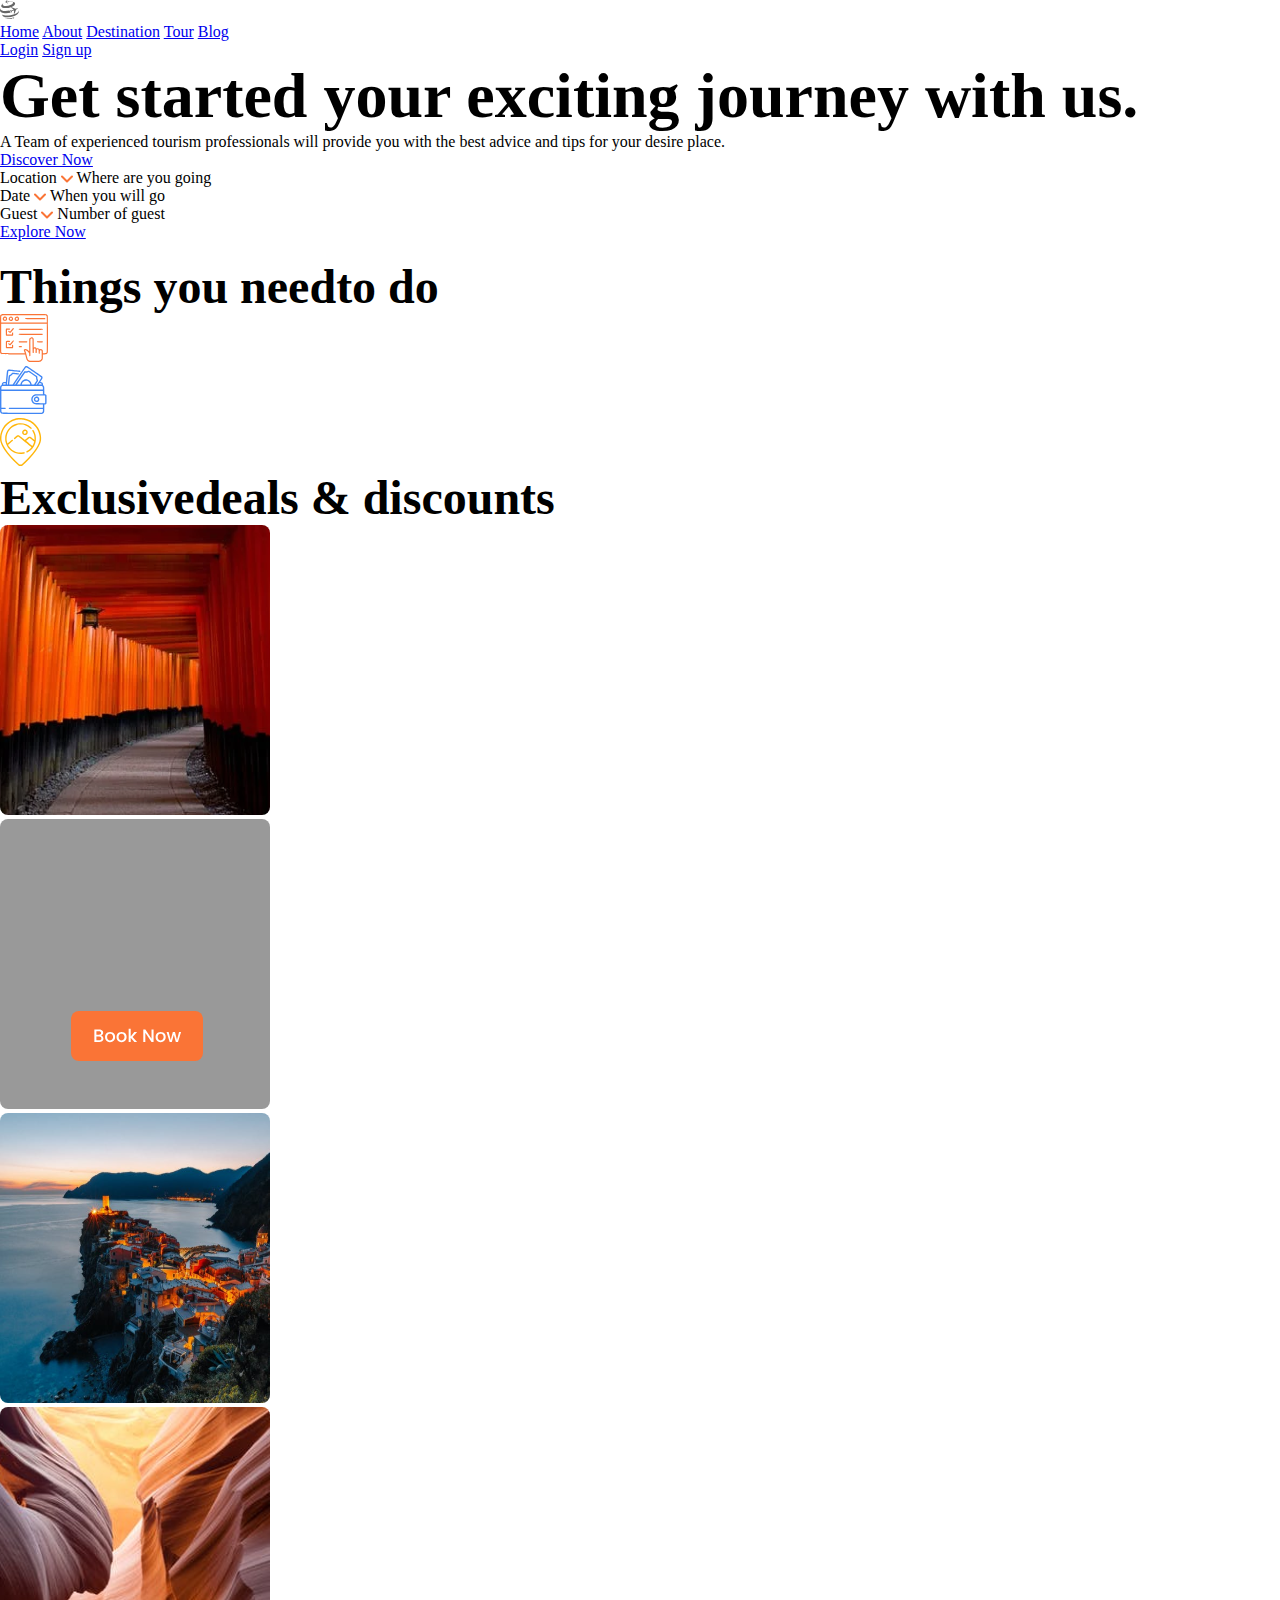
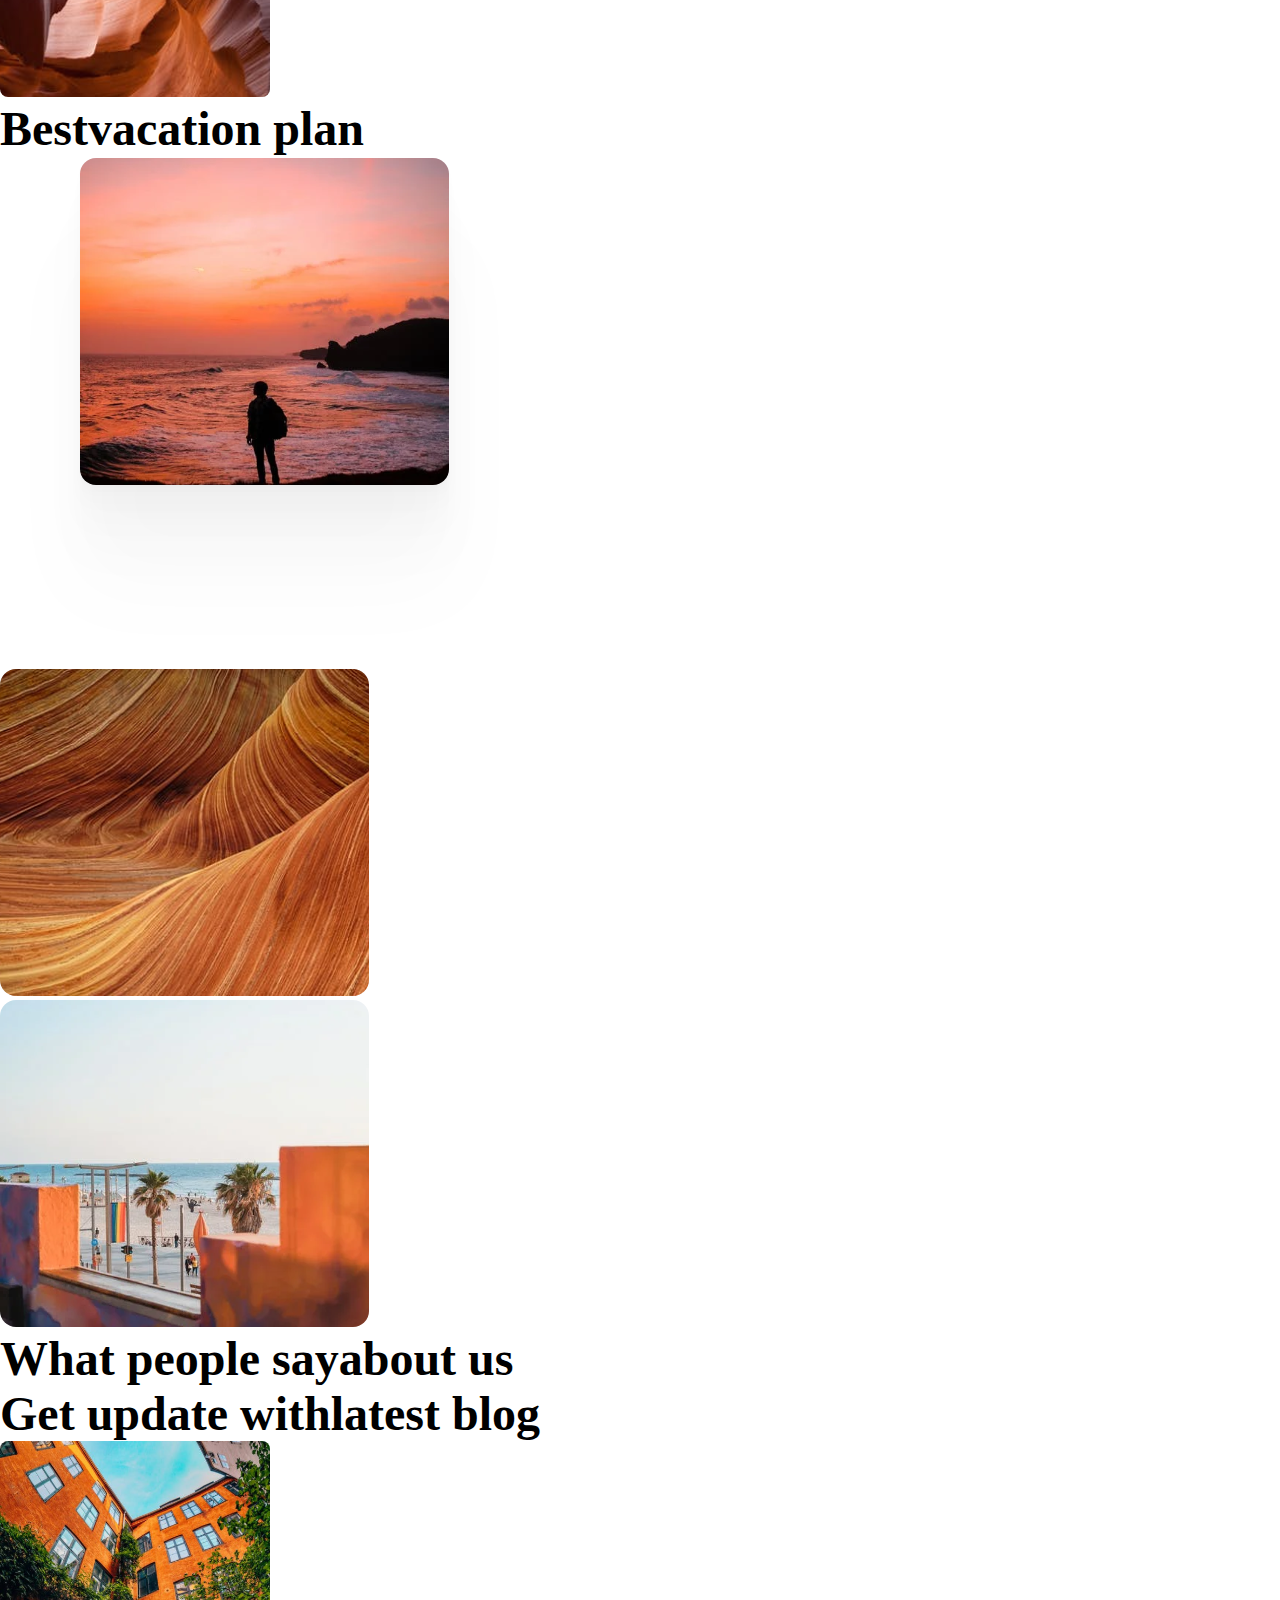
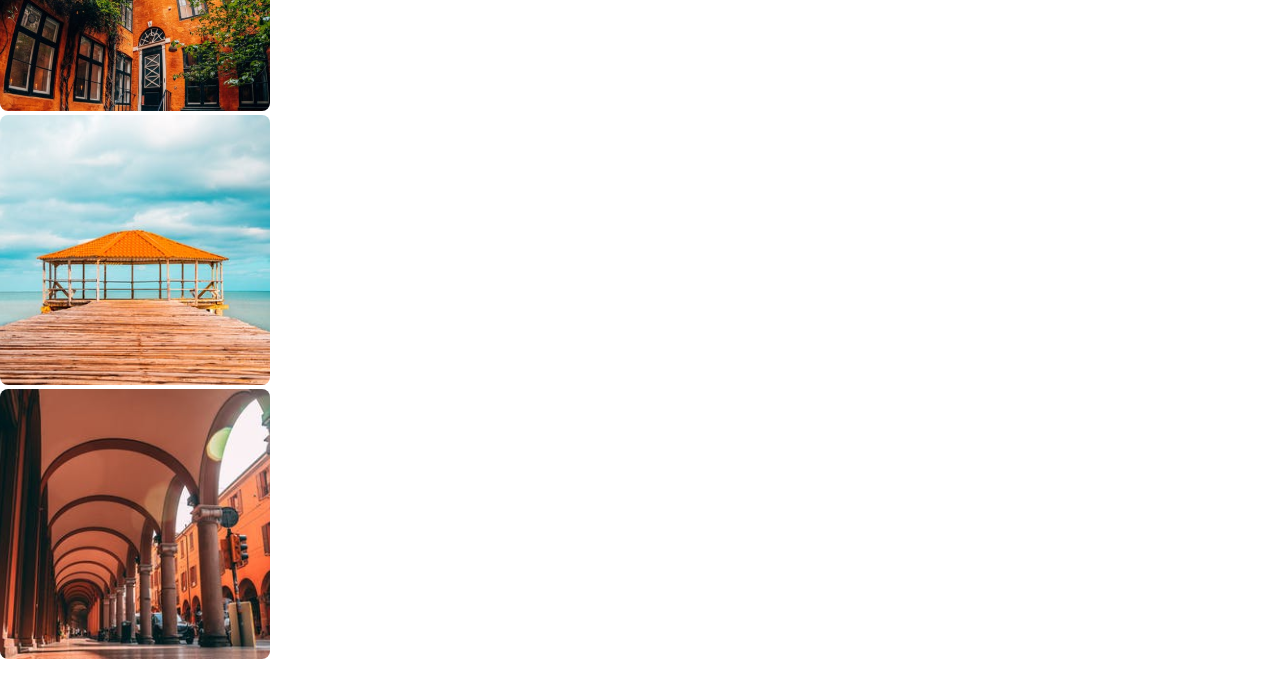
==== Landing Pages/Trabook/index.html @ 6da91492 "" ====
<!DOCTYPE html>
<html lang="en">
<head>
    <meta charset="UTF-8">
    <meta http-equiv="X-UA-Compatible" content="IE=edge">
    <meta name="viewport" content="width=device-width, initial-scale=1.0">
    <title>Trabook</title>
    <link rel="stylesheet" href="style.css">
</head>
<body>
    <header>
        <img src="images/logo.svg" alt="">
        <nav>
            <a href="#">Home</a>
            <a href="#">About</a>
            <a href="#">Destination</a>
            <a href="#">Tour</a>
            <a href="#">Blog</a>
        </nav>

        <div role="group">
            <a href="#">Login</a>
            <a href="#">Sign up</a>
        </div>
    </header>

    <main>
        <section>
            <div>
                <div>
                    <h1>Get started your exciting <span>journey</span> with us.</h1>
                    <p>A Team of experienced tourism professionals will provide you with the best advice and tips for your desire place.</p>

                    <a href="#">Discover Now</a>
                </div>

                <div>
                    <div>Location <img src="images/seta.svg" alt="">
                    Where are you going</div>
                    <div>Date <img src="images/seta.svg" alt="">
                    When you will go</div>
                    <div>Guest <img src="images/seta.svg" alt="">
                    Number of guest</div>
                    <a href="#">Explore Now</a>
                </div>
            </div>
            
            <div>
                <img src="images/man-with-bag.svg" alt="">
            </div>
        </section>

        <section>
            <h2>Things you need<span>to do</span></h2>
            <div><img src="images/sign-icon.svg" alt=""></div>
            <div><img src="images/money-icon.svg" alt=""></div>
            <div><img src="images/travel-icon.svg" alt=""></div>
        </section>

        <section>
            <h2>Exclusive<span>deals & discounts</span></h2>
            <div><img src="images/madrid.svg" alt=""></div>
            <div><img src="images/firenze.svg" alt=""></div>
            <div><img src="images/paris.svg" alt=""></div>
            <div><img src="images/london.svg" alt=""></div>
        </section>

        <section>
            <h2>Best<span>vacation plan</span></h2>
            <div><img src="images/Rome.svg" alt=""></div>
            <div><img src="images/UK.svg" alt=""></div>
            <div><img src="images/Japan.svg" alt=""></div>
        </section>

        <section>
            <h2>What people say<span>about us</span></h2>
        </section>

        <section>
            <h2>Get update with<span>latest blog</span></h2>
            <div>
                <div><img src="images/Amazin.svg" alt=""></div>
                <div><img src="images/yourself.svg" alt=""></div>
                <div><img src="images/africa.svg" alt=""></div>
                <div><img src="images/reflections.svg" alt=""></div>
            </div>
        </section>
    </main>

    <footer></footer>
</body>
</html>
---- Landing Pages/Trabook/style.css ----
* {
    box-sizing: border-box;
    vertical-align: baseline;
    margin: 0;
    border: none;
}

@font-face {
    font-family: Poppins;
    src: url(fonts/Poppins-Regular.ttf);
}

@font-face {
    font-family: Volkov;
    src: url(fonts/Volkhov-Regular.ttf);
}

h1 {
    font-size: 64px;
}

h2 {
    font-size: 48px;
}

h3 {
    font-size: 24px;
}

p {
    font-size: 16px;
}

nav {
    font-size: 16px;
}

:root {
    --black: #222222;
    --black-sec: #444444;
    --black-mid: #666666;
    --orange: #FA7436;
    --white: #FEFCFB;
    --ice: #F7F8FC;
}
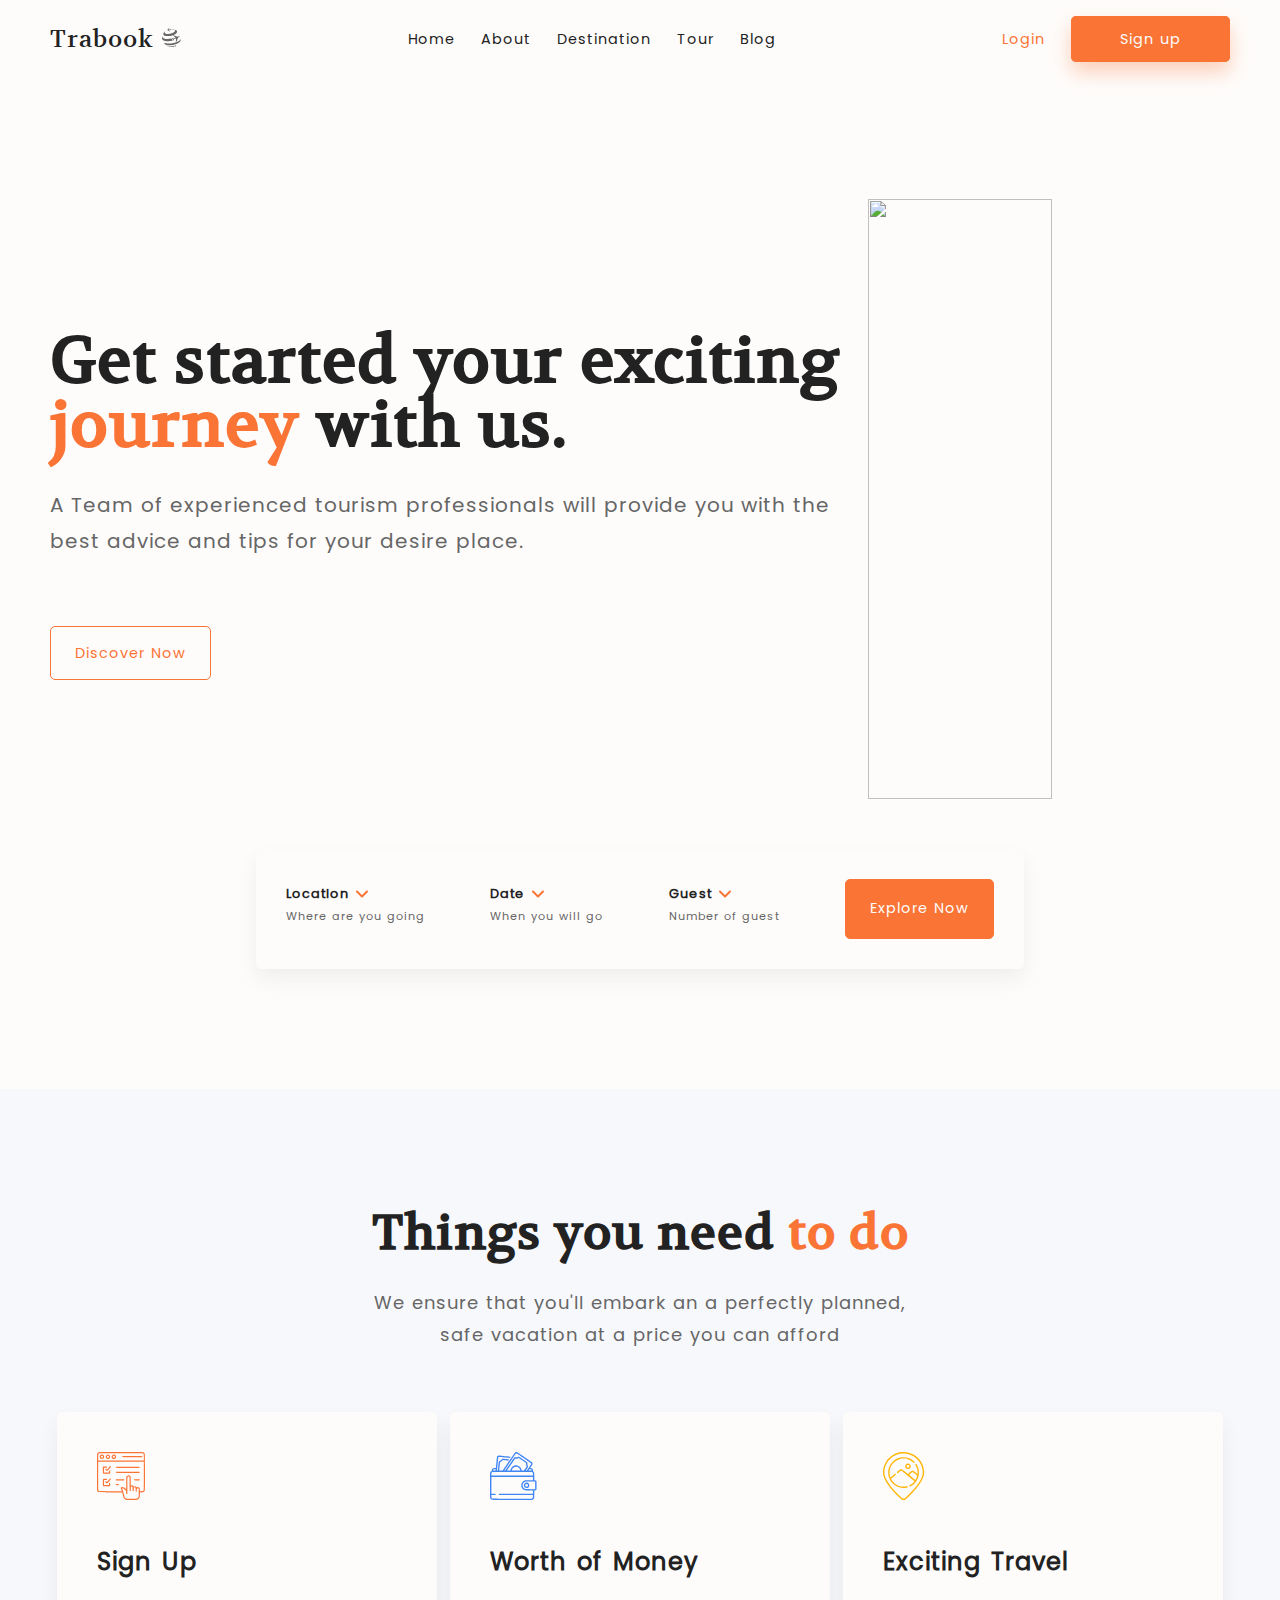
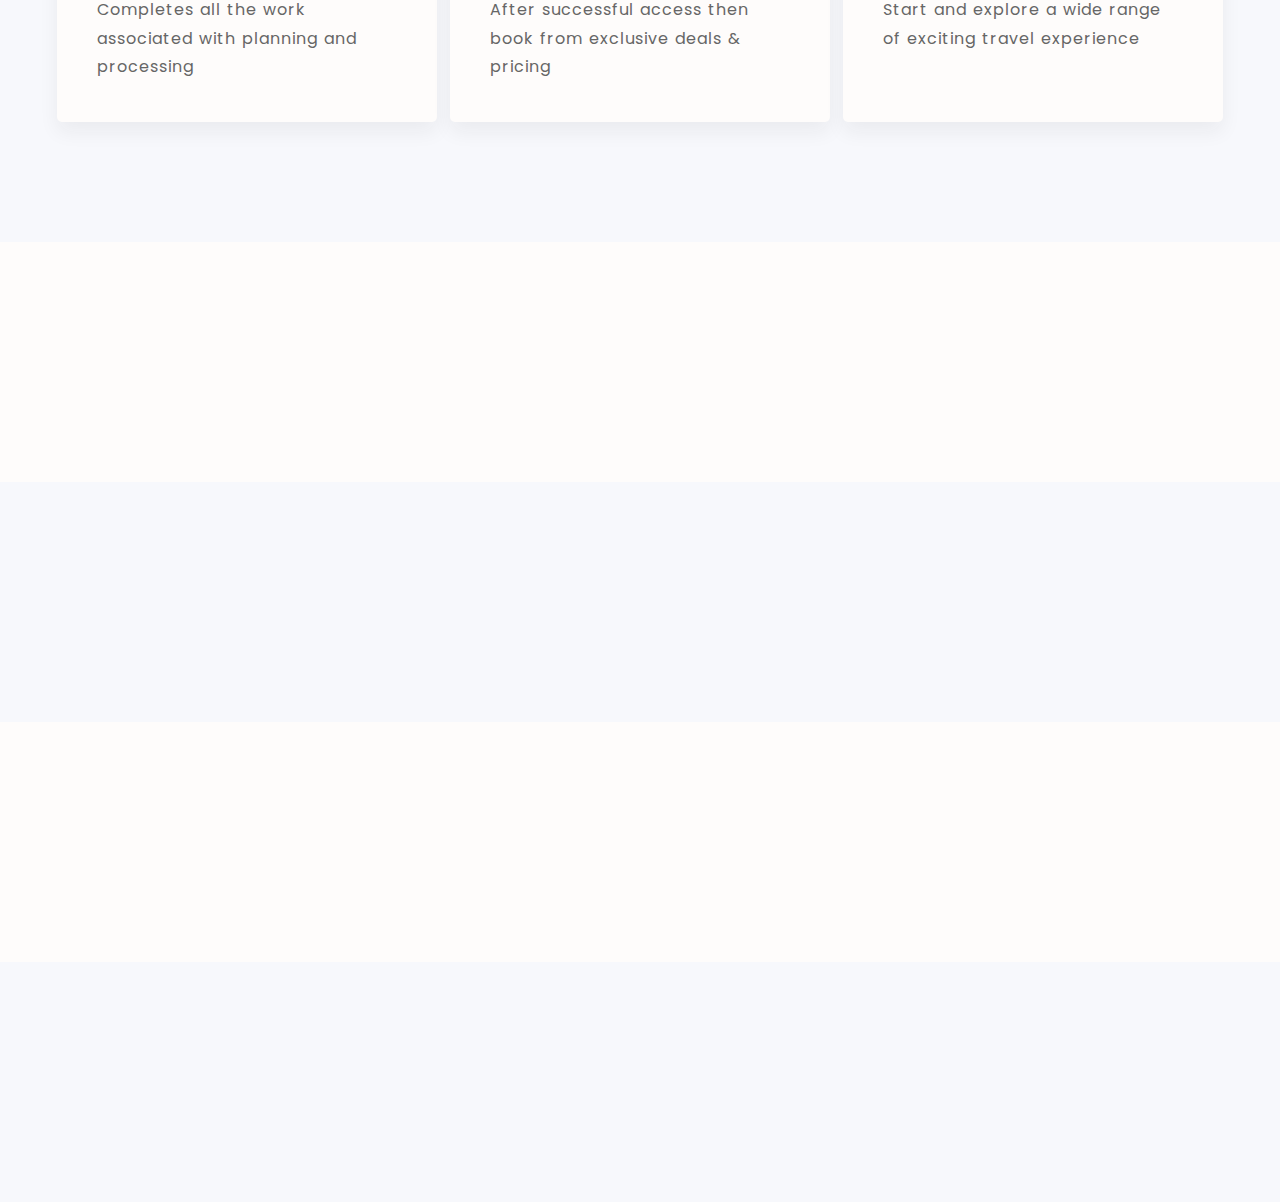
==== commit 84d452b5: "" ====
--- a/Landing Pages/Trabook/index.html
+++ b/Landing Pages/Trabook/index.html
@@ -8,85 +8,87 @@
     <link rel="stylesheet" href="style.css">
 </head>
 <body>
-    <header>
-        <img src="images/logo.svg" alt="">
-        <nav>
-            <a href="#">Home</a>
-            <a href="#">About</a>
-            <a href="#">Destination</a>
-            <a href="#">Tour</a>
-            <a href="#">Blog</a>
+    <header id="header" class="flex">
+        <span id="logo">Trabook <img src="images/logo.svg" alt=""></span>
+        
+        <nav id="nav">
+            <a class="nav__option" href="#">Home</a>
+            <a class="nav__option" href="#">About</a>
+            <a class="nav__option" href="#">Destination</a>
+            <a class="nav__option" href="#">Tour</a>
+            <a class="nav__option" href="#">Blog</a>
         </nav>
 
         <div role="group">
-            <a href="#">Login</a>
-            <a href="#">Sign up</a>
+            <a class="orange" href="#">Login</a>
+            <a class="btn btn_sign btn_w-back btn_shadow m-left" href="#">Sign up</a>
         </div>
     </header>
 
-    <main>
-        <section>
-            <div>
+    <main id="main">
+        <section id="sec1">
+            <div class="flex">
                 <div>
-                    <h1>Get started your exciting <span>journey</span> with us.</h1>
-                    <p>A Team of experienced tourism professionals will provide you with the best advice and tips for your desire place.</p>
+                    <article>
+                        <h1>Get started your exciting <span class="orange">journey</span> with us.<h1>
+                        <p>A Team of experienced tourism professionals will provide you with the best advice and tips for your desire place.</p>
+                    </article>
+                    <a class="btn btn_n-back orange" href="#">Discover Now</a>
+                </div>
+    
+                <img class="section__img m-left" src="images/man-with-bag.svg" alt="">
+            </div>
 
-                    <a href="#">Discover Now</a>
+            <div class="flex flex-center">
+                <div id="teste" class="flex box_shadow">
+                    <div>
+                        <h6>Location <img src="images/seta.svg" alt=""></h6>
+                        <small>Where are you going</small>
+                    </div>
+                    <div>
+                        <h6>Date <img src="images/seta.svg" alt=""></h6>
+                        <small>When you will go</small>
+                    </div>
+                    <div>
+                        <h6>Guest <img src="images/seta.svg" alt=""></h6>
+                        <small>Number of guest</small>
+                    </div>
+                    <a class="btn btn_w-back" href="#">Explore Now</a>
                 </div>
-
-                <div>
-                    <div>Location <img src="images/seta.svg" alt="">
-                    Where are you going</div>
-                    <div>Date <img src="images/seta.svg" alt="">
-                    When you will go</div>
-                    <div>Guest <img src="images/seta.svg" alt="">
-                    Number of guest</div>
-                    <a href="#">Explore Now</a>
-                </div>
-            </div>
-            
-            <div>
-                <img src="images/man-with-bag.svg" alt="">
             </div>
         </section>
 
-        <section>
-            <h2>Things you need<span>to do</span></h2>
-            <div><img src="images/sign-icon.svg" alt=""></div>
-            <div><img src="images/money-icon.svg" alt=""></div>
-            <div><img src="images/travel-icon.svg" alt=""></div>
-        </section>
-
-        <section>
-            <h2>Exclusive<span>deals & discounts</span></h2>
-            <div><img src="images/madrid.svg" alt=""></div>
-            <div><img src="images/firenze.svg" alt=""></div>
-            <div><img src="images/paris.svg" alt=""></div>
-            <div><img src="images/london.svg" alt=""></div>
-        </section>
-
-        <section>
-            <h2>Best<span>vacation plan</span></h2>
-            <div><img src="images/Rome.svg" alt=""></div>
-            <div><img src="images/UK.svg" alt=""></div>
-            <div><img src="images/Japan.svg" alt=""></div>
-        </section>
-
-        <section>
-            <h2>What people say<span>about us</span></h2>
-        </section>
-
-        <section>
-            <h2>Get update with<span>latest blog</span></h2>
+        <section id="sec2" class="flex">
             <div>
-                <div><img src="images/Amazin.svg" alt=""></div>
-                <div><img src="images/yourself.svg" alt=""></div>
-                <div><img src="images/africa.svg" alt=""></div>
-                <div><img src="images/reflections.svg" alt=""></div>
+                <h2>Things you need <span class="orange">to do</span></h2>
+                <p>We ensure that you'll embark an a perfectly planned,<br>safe vacation at a price you can afford</p>
+            </div>
+            <div class="flex flex-tes">
+                <div class="tes box_shadow">
+                    <img src="images/sign-icon.svg" alt="">
+                    <h4>Sign Up</h4>
+                    <p>Completes all the work associated with planning and processing</p>
+                </div>
+                <div class="tes box_shadow">
+                    <img src="images/money-icon.svg" alt="">
+                    <h4>Worth of Money</h4>
+                    <p>After successful access then book from exclusive deals & pricing</p>
+                </div>
+                <div class="tes box_shadow">
+                    <img src="images/travel-icon.svg" alt="">
+                    <h4>Exciting Travel</h4>
+                    <p>Start and explore a wide range of exciting travel experience</p>
+                </div>
             </div>
         </section>
+        <section id="sec3">
+            
+        </section>
+        <section id="sec4"></section>
+        <section id="sec5"></section>
+        <section id="sec6"></section>
     </main>
 
-    <footer></footer>
+    <footer id="footer"></footer>
 </body>
 </html>--- a/Landing Pages/Trabook/style.css
+++ b/Landing Pages/Trabook/style.css
@@ -1,45 +1,290 @@
-* {
+/*
+Author: Júlio Pattuzzo
+Last modified: 06/15/2022
+
+Name: DEFAULT
+Description: Default CSS
+Version: 2.0
+*/
+
+
+
+
+
+
+/*** RESET ***/
+body, header, nav, main, aside, footer, section, h1, h2, h3, h4, h5,
+h6, hr, p, pre, blockquote, dl, dd, fieldset, figure, form, menu,
+ol, ul, table, thead, tbody, tfoot, tr, input, button, legend {
     box-sizing: border-box;
-    vertical-align: baseline;
     margin: 0;
     border: none;
+    padding: 0;
+}
+/*** RESET ***/
+
+
+/*** VARIABLES ***/
+:root {
+    --break-mobile: ;
+    --break-tablet: ;
+    --break-notebook: ;
+    --break-desktop: ;
+    --break-TV: ;
+
+    
+    --box-margin: ;
+    --box-radius: 5px;
+    --box-padding: ;
+    
+    
+    --font-title: Volkov;
+    --font-sub-title: Poppins;
+    --font-paragraph: Poppins;
+    
+    
+    --color-principal: #fefcfb;
+    --color-secundary: #222222;
+    --color-third: #fa7436;
+    --back-color-principal: #fefcfb;
+    --back-color-secundary: #f7f8fc;
+    --back-color-third: #fa7436;
+    --color-black: #444444;
+    --color-gray: #666666;
+}
+/*** VARIABLES ***/
+
+
+/*** SETTINGS ***/
+html {
+    scroll-behavior: smooth;
+    
+}
+
+::selection {
+    color: var(--color-principal);
+    background-color: var(--back-color-third);
+}
+/*** SETTINGS ***/
+
+
+/*** FONTS ***/
+@font-face {
+    font-family: Volkov;
+    src: url(fonts/Volkhov-Regular.ttf);
 }
 
 @font-face {
     font-family: Poppins;
     src: url(fonts/Poppins-Regular.ttf);
 }
-
-@font-face {
-    font-family: Volkov;
-    src: url(fonts/Volkhov-Regular.ttf);
-}
-
-h1 {
-    font-size: 64px;
-}
-
-h2 {
-    font-size: 48px;
-}
-
-h3 {
+/*** FONTS ***/
+
+
+/*** TYPOGRAPHY ***/
+html {font-size: 16px;}
+
+*:not(span) {
+    font-family: var(--font-paragraph);
+    font-size: 1rem;
+    font-style: normal;
+    font-weight: 400;
+    line-height: 180%;
+    word-spacing: 1px;
+    letter-spacing: 1px;
+    color: var(--color-gray);
+}
+
+a {
+    font-size: 0.9rem;
+    text-decoration: none;
+    color: var(--color-secundary);
+}
+
+small {
+    font-size: 0.7rem;
+}
+
+h1, h2, h3 {
+    font-family: var(--font-title);
+    font-style: normal;
+    font-weight: 800;
+    line-height: 100%;
+    word-spacing: 1px;
+    letter-spacing: 1px;
+    color: var(--color-secundary);
+}
+h1 {font-size: 4rem;}
+h2 {font-size: 3rem;}
+h3 {font-size: 1.5rem;}
+
+h4, h5, h6 {
+    font-family: var(--font-sub-title);
+    font-style: normal;
+    font-weight: 600;
+    line-height: 110%;
+    word-spacing: 3px;
+    letter-spacing: 1px;
+    color: var(--color-secundary);
+}
+h4 {font-size: 1.5rem;}
+h5 {font-size: 1rem;}
+h6 {font-size: 0.8rem;}
+/*** TYPOGRAPHY ***/
+
+
+/*** FLEX ***/
+.flex {
+    display: flex;
+    align-items: center;
+}
+.flex-center {justify-content: center;}
+.flex-tes {justify-content: space-around; width: 100%;}
+/*** FLEX ***/
+
+
+/*** COMPATIBILITY ***/
+/*
+Opera: -o-
+Firefox: -moz-
+Internet Explorer: -ms-
+Based on Chromium: -webkit-
+*/
+/*** COMPATIBILITY ***/
+
+.btn {
+    border: 1px solid var(--color-third);
+    border-radius: var(--box-radius);
+    padding: 16px 24px;
+}
+
+.btn_sign {
+    padding: 12px 48px;
+}
+.btn_w-back.btn_sign:hover {box-shadow: 0 10px 20px 0px #FA7436a5;}
+
+.btn_w-back {
+    background-color: var(--back-color-third);
+    color: var(--color-principal);
+}
+.btn_w-back:hover {
+    transition-duration: 0.5s;
+    background-color: transparent;
+    color: var(--color-third);
+}
+
+.btn_n-back {
+    background-color: transparent;
+}
+.btn_n-back:hover {
+    transition-duration: 0.5s;
+    background-color: var(--back-color-third);
+    color: var(--color-principal);}
+
+.btn_shadow {box-shadow: 0 10px 20px 0px #FA743655;}
+
+.m-left {margin-left: 20px;}
+
+.section__img {
+    height: 600px;
+    width: 51%;
+    object-fit: none;
+    object-position: 0 0;
+}
+
+.orange {color: var(--color-third);}
+
+.box_shadow {box-shadow: 0 10px 20px 0px #2222220f;}
+
+
+#teste {
+    justify-content: space-between;
+    width: 60%;
+    margin-top: 50px;
+    border-radius: var(--box-radius);
+    padding: 30px;
+}
+/*** HEADER ***/
+#header {
+    align-items: center;
+    justify-content: space-between;
+    padding: 25px 50px;
+    background-color: var(--back-color-principal);
+}
+
+#logo {
+    font-family: var(--font-title);
     font-size: 24px;
-}
-
-p {
-    font-size: 16px;
-}
-
-nav {
-    font-size: 16px;
-}
-
-:root {
-    --black: #222222;
-    --black-sec: #444444;
-    --black-mid: #666666;
-    --orange: #FA7436;
-    --white: #FEFCFB;
-    --ice: #F7F8FC;
-}+    color: var(--color-secundary);
+}
+/*** HEADER ***/
+
+/*** NAV ***/
+.nav__option {
+    position: relative;
+    margin: 0 10px;
+}
+
+.nav__option::after {
+    transition-duration: 0.5s;
+    position: absolute;
+    bottom: 0;
+    left: 0;
+    content: "";
+    height: 2px;
+    width: 0;
+    background-color: var(--back-color-third);
+}
+
+.nav__option:hover::after {width: 100%;}
+/*** NAV ***/
+
+/*** MAIN ***/
+section {padding: 120px 50px;}
+
+section:nth-of-type(odd) {background-color: var(--back-color-principal);}
+section:nth-of-type(even) {background-color: var(--back-color-secundary);}
+
+#sec1 p {
+    margin-top: 30px;
+    margin-bottom: 80px;
+    font-size: 1.25rem;
+}
+
+#sec2 {
+    flex-direction: column;
+    align-items: center;
+}
+
+h2 {text-align: center;}
+h2 + p {
+    margin-top: 30px;
+    margin-bottom: 60px;
+    font-size: 18px;
+    text-align: center;
+}
+#sec2 h4 {
+    margin-top: 40px;
+    margin-bottom: 20px;
+}
+
+.tes {
+    height: 230px;
+    width: 300px;
+    border-radius: var(--box-radius);
+    padding: 40px;
+    background-color: var(--back-color-principal);
+}
+
+.tes:hover {
+    transition-duration: 0.5s;
+    transform: scale(1.08);
+    box-shadow: 0 10px 20px 0px #2222222f;
+}
+/*** MAIN ***/
+
+/*** ASIDE ***/
+/*** ASIDE ***/
+
+/*** FOOTER ***/
+/*** FOOTER ***/
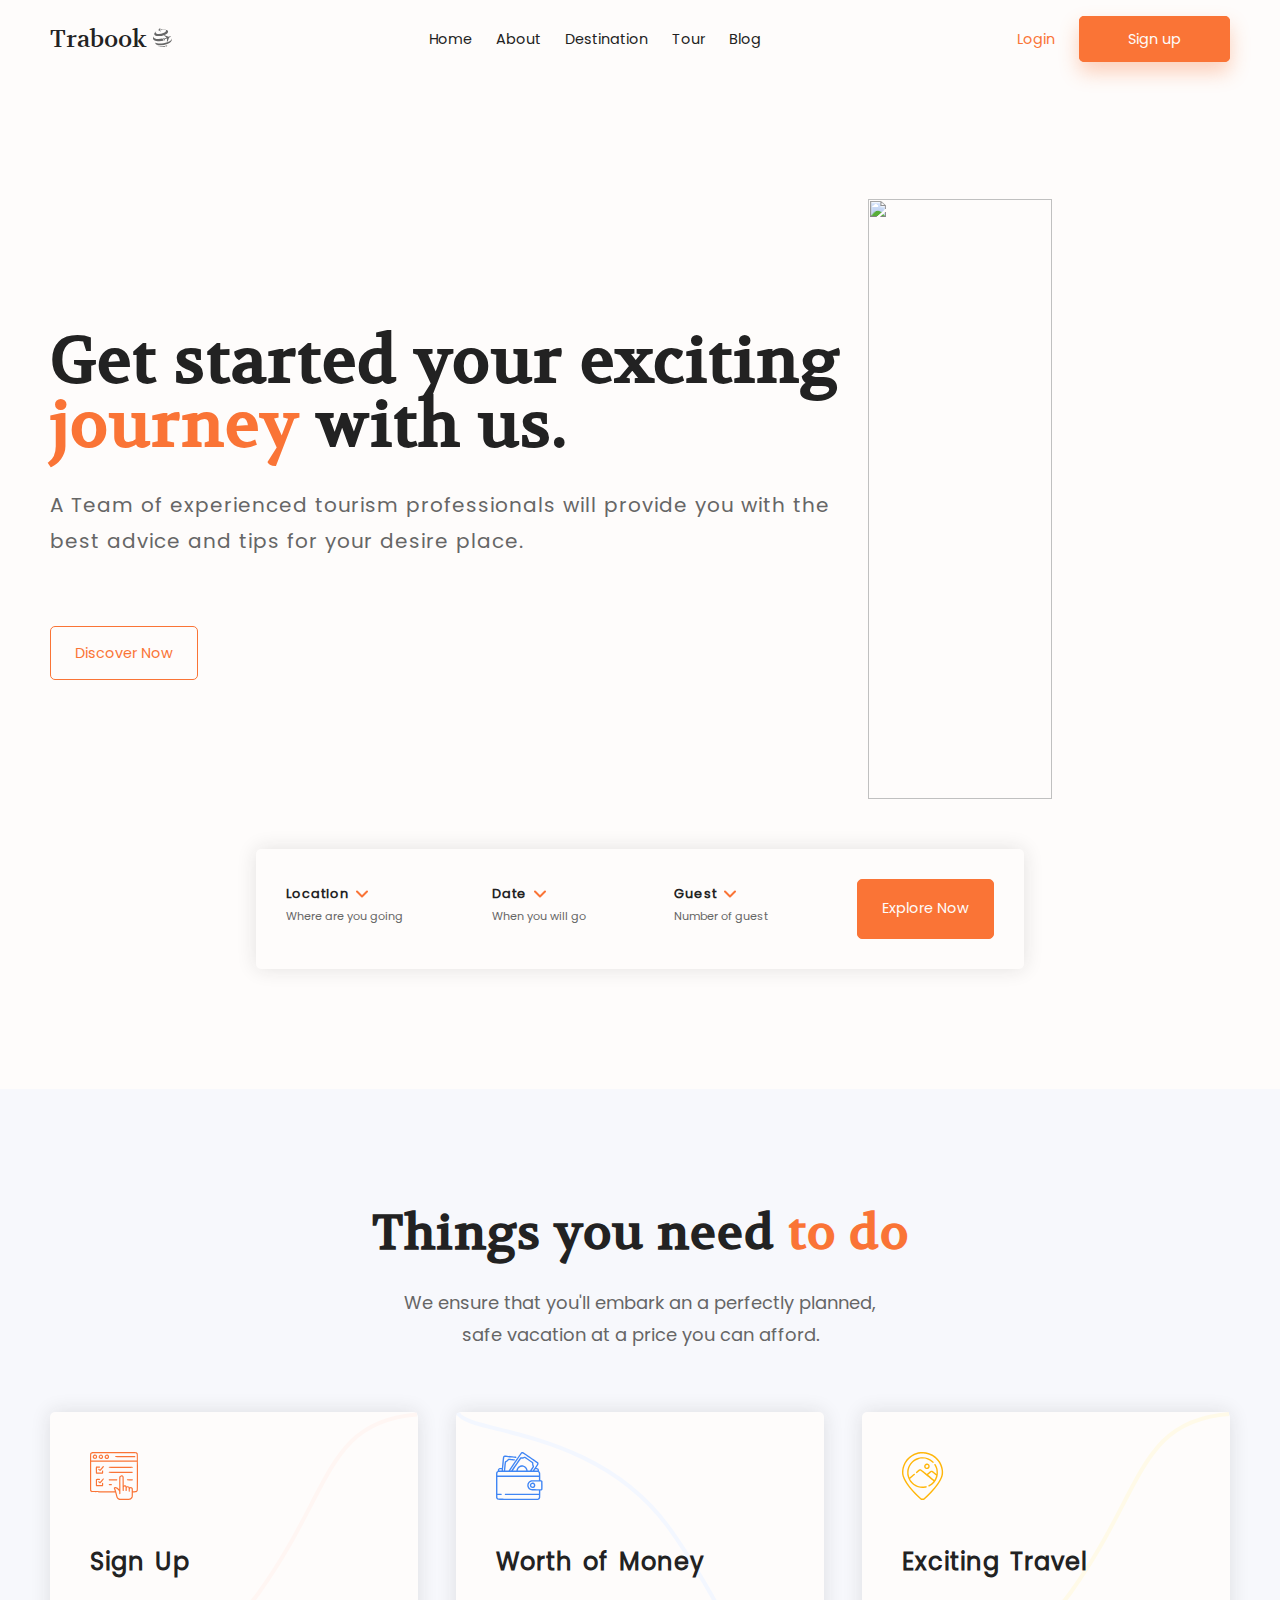
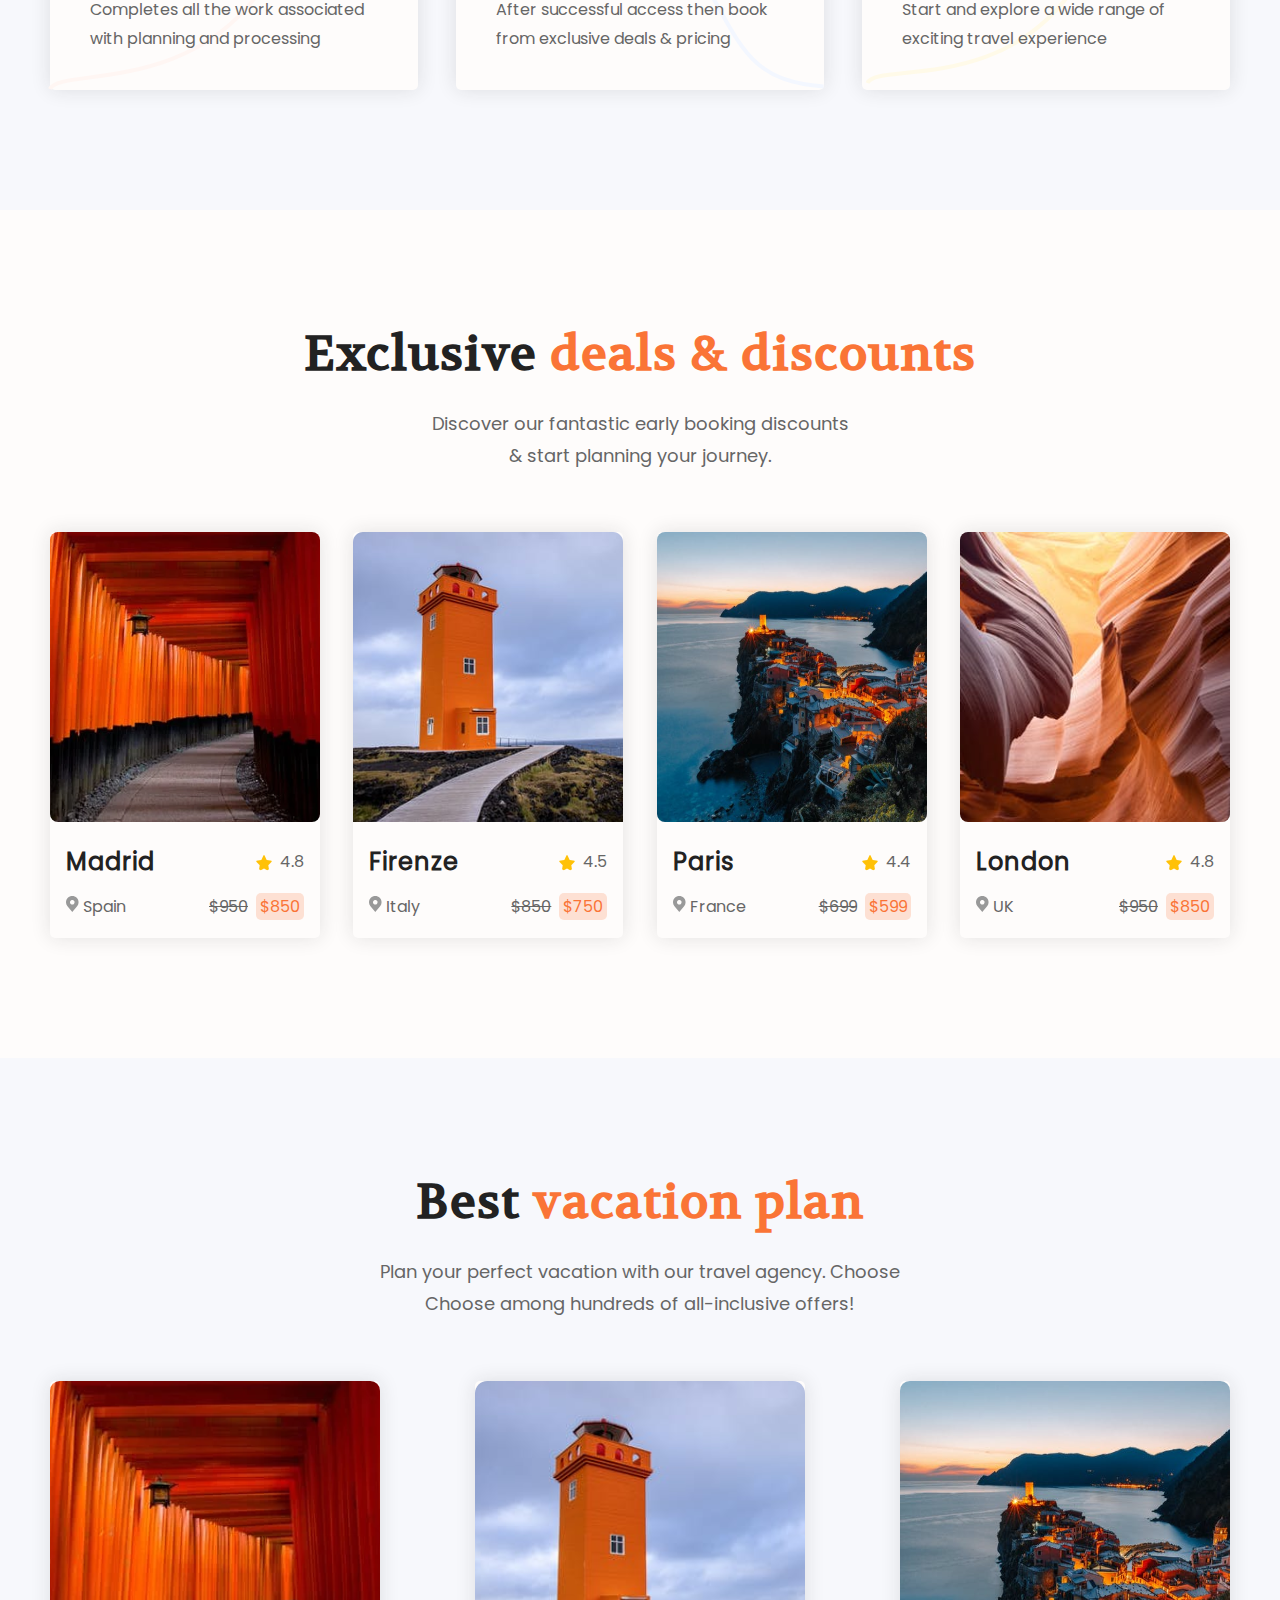
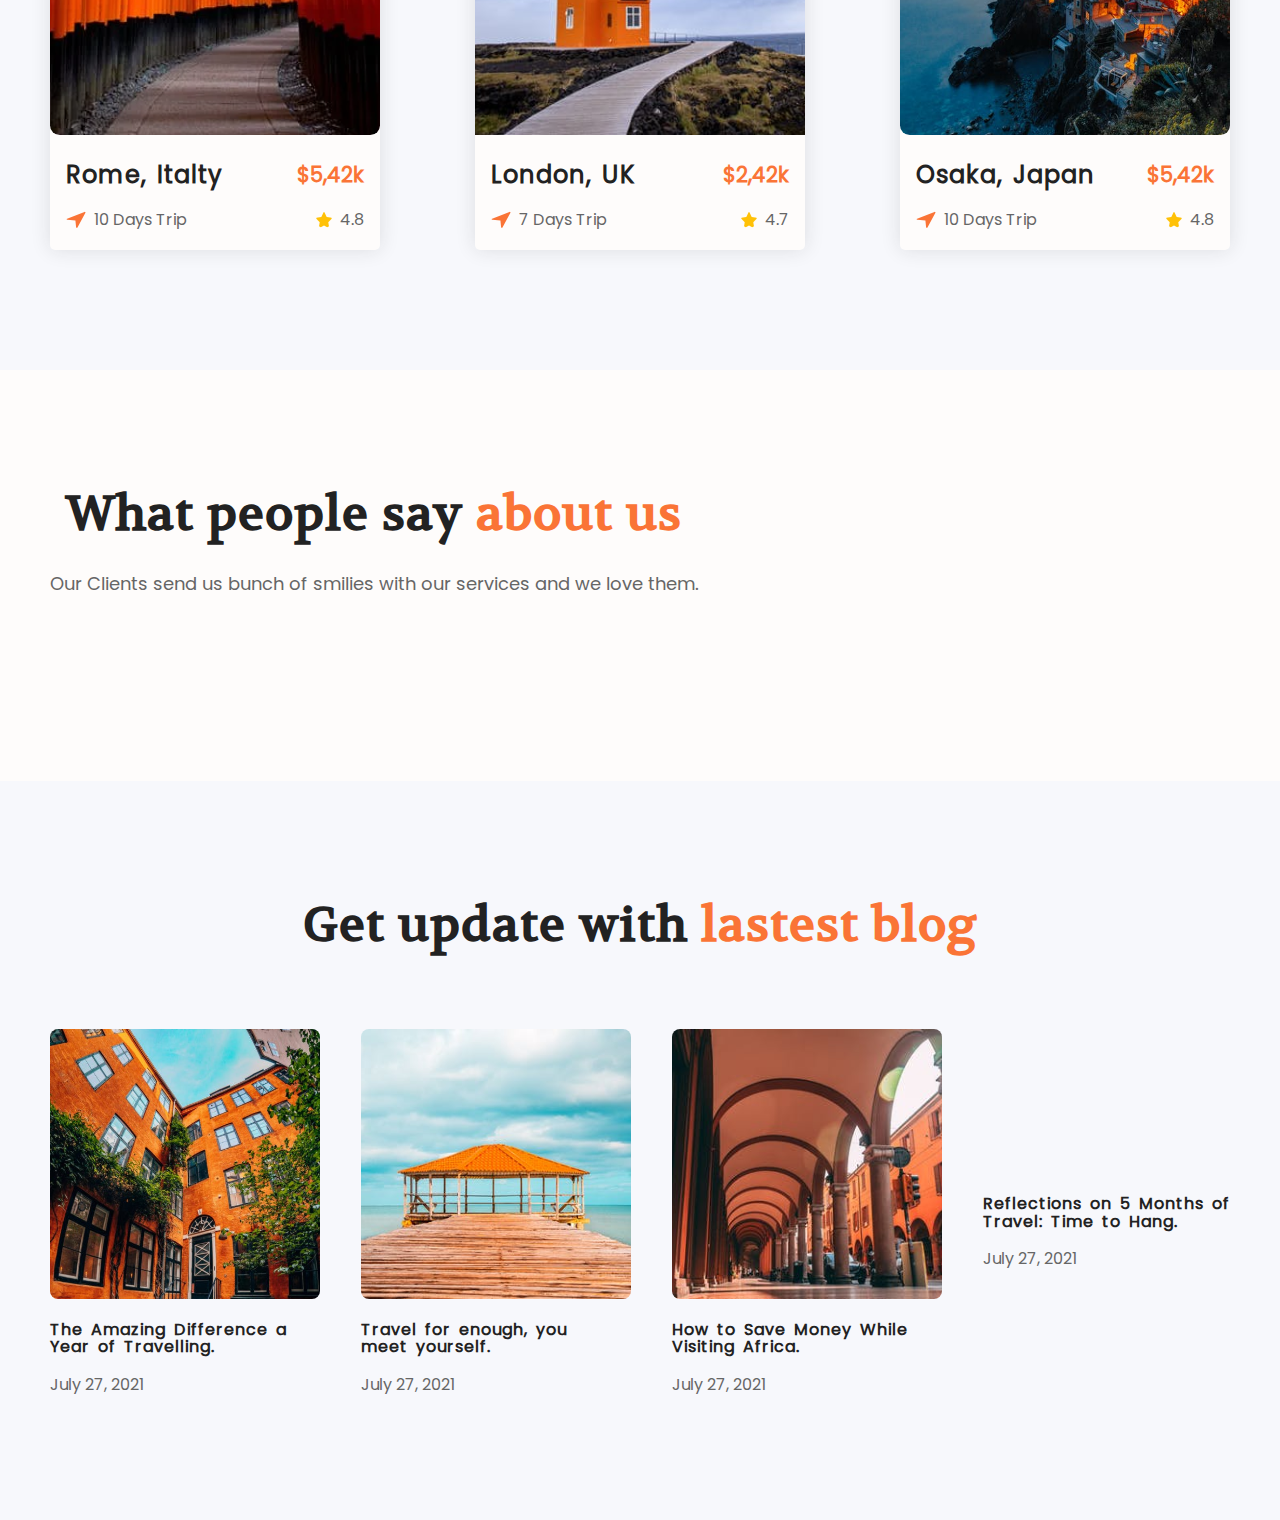
==== commit f7ab92bb: "teste" ====
--- a/Landing Pages/Trabook/index.html
+++ b/Landing Pages/Trabook/index.html
@@ -1,5 +1,5 @@
 <!DOCTYPE html>
-<html lang="en">
+<html lang="pt">
 <head>
     <meta charset="UTF-8">
     <meta http-equiv="X-UA-Compatible" content="IE=edge">
@@ -21,7 +21,7 @@
 
         <div role="group">
             <a class="orange" href="#">Login</a>
-            <a class="btn btn_sign btn_w-back btn_shadow m-left" href="#">Sign up</a>
+            <a id="btn_sign" class="btn btn_w-back btn_shadow" href="#">Sign up</a>
         </div>
     </header>
 
@@ -36,11 +36,11 @@
                     <a class="btn btn_n-back orange" href="#">Discover Now</a>
                 </div>
     
-                <img class="section__img m-left" src="images/man-with-bag.svg" alt="">
+                <img class="sec1__img" src="images/man-with-bag.svg" alt="">
             </div>
 
             <div class="flex flex-center">
-                <div id="teste" class="flex box_shadow">
+                <div class="sec1__card flex box_shadow">
                     <div>
                         <h6>Location <img src="images/seta.svg" alt=""></h6>
                         <small>Where are you going</small>
@@ -61,32 +61,198 @@
         <section id="sec2" class="flex">
             <div>
                 <h2>Things you need <span class="orange">to do</span></h2>
-                <p>We ensure that you'll embark an a perfectly planned,<br>safe vacation at a price you can afford</p>
-            </div>
-            <div class="flex flex-tes">
-                <div class="tes box_shadow">
-                    <img src="images/sign-icon.svg" alt="">
-                    <h4>Sign Up</h4>
-                    <p>Completes all the work associated with planning and processing</p>
-                </div>
-                <div class="tes box_shadow">
-                    <img src="images/money-icon.svg" alt="">
-                    <h4>Worth of Money</h4>
-                    <p>After successful access then book from exclusive deals & pricing</p>
-                </div>
-                <div class="tes box_shadow">
-                    <img src="images/travel-icon.svg" alt="">
-                    <h4>Exciting Travel</h4>
-                    <p>Start and explore a wide range of exciting travel experience</p>
+                <p>We ensure that you'll embark an a perfectly planned,<br>safe vacation at a price you can afford.</p>
+            </div>
+            <div class="flex sec2__cardbox">
+                <div class="sec2__card box_shadow">
+                    <div>
+                        <img src="images/sign-icon.svg" alt="">
+                        <h4>Sign Up</h4>
+                        <p>Completes all the work associated with planning and processing</p>
+                    </div>
+                    <img src="images/vector-orange.svg" alt="">
+                </div>
+                <div class="sec2__card box_shadow">
+                    <div>
+                        <img src="images/money-icon.svg" alt="">
+                        <h4>Worth of Money</h4>
+                        <p>After successful access then book from exclusive deals & pricing</p>
+                    </div>
+                    <img src="images/vector-blue.svg" alt="">
+                </div>
+                <div class="sec2__card box_shadow">
+                    <div>
+                        <img src="images/travel-icon.svg" alt="">
+                        <h4>Exciting Travel</h4>
+                        <p>Start and explore a wide range of exciting travel experience</p>
+                    </div>
+                    <img src="images/vector-yellow.svg" alt="">
                 </div>
             </div>
         </section>
         <section id="sec3">
-            
-        </section>
-        <section id="sec4"></section>
-        <section id="sec5"></section>
-        <section id="sec6"></section>
+            <div>
+                <h2>Exclusive <span class="orange">deals & discounts</span></h2>
+                <p>Discover our fantastic early booking discounts<br> & start planning your journey.</p>
+            </div>
+            <div class="flex flex-space">
+                <div class="sec3__card box_shadow">
+                    <img src="images/madrid.svg" alt="">
+                    <a class="btn btn_w-back-n-hover" href="#">Book Now</a>
+                    <div>
+                        <div class="flex flex-space">
+                            <h4>Madrid</h4>
+                            <span class="flex"><img src="images/star-icon.svg" alt="">&nbsp; 4.8</span>
+                        </div>
+                        
+                        <div class="flex flex-space">
+                            <span><img src="images/mark-icon.svg" alt=""> Spain</span>
+                            <span><del>$950</del>&nbsp; <span class="orange">$850</span></span>
+                        </div>
+                    </div>
+                </div>
+                <div class="sec3__card box_shadow">
+                    <img src="images/firenze.svg" alt="">
+                    <a class="btn btn_w-back-n-hover" href="#">Book Now</a>
+                    <div>
+                        <div class="flex flex-space">
+                            <h4>Firenze</h4>
+                            <span class="flex"><img src="images/star-icon.svg" alt="">&nbsp; 4.5</span>
+                        </div>
+                        
+                        <div class="flex flex-space">
+                            <span><img src="images/mark-icon.svg" alt=""> Italy</span>
+                            <span><del>$850</del>&nbsp; <span class="orange">$750</span></span>
+                        </div>
+                    </div>
+                </div>
+                <div class="sec3__card box_shadow">
+                    <img src="images/paris.svg" alt="">
+                    <a class="btn btn_w-back-n-hover" href="#">Book Now</a>
+                    <div>
+                        <div class="flex flex-space">
+                            <h4>Paris</h4>
+                            <span class="flex"><img src="images/star-icon.svg" alt="">&nbsp; 4.4</span>
+                        </div>
+                        
+                        <div class="flex flex-space">
+                            <span><img src="images/mark-icon.svg" alt=""> France</span>
+                            <span><del>$699</del>&nbsp; <span class="orange">$599</span></span>
+                        </div>
+                    </div>
+                </div>
+                <div class="sec3__card box_shadow">
+                    <img src="images/london.svg" alt="">
+                    <a class="btn btn_w-back-n-hover" href="#">Book Now</a>
+                    <div>
+                        <div class="flex flex-space">
+                            <h4>London</h4>
+                            <span class="flex"><img src="images/star-icon.svg" alt="">&nbsp; 4.8</span>
+                        </div>
+                        
+                        <div class="flex flex-space">
+                            <span><img src="images/mark-icon.svg" alt=""> UK</span>
+                            <span><del>$950</del>&nbsp; <span class="orange">$850</span></span>
+                        </div>
+                    </div>
+                </div>
+            </div>
+            <div></div>
+        </section>
+        <section id="sec4">
+            <div>
+                <h2>Best <span class="orange">vacation plan</span></h2>
+                <p>Plan your perfect vacation with our travel agency. Choose<br> Choose among hundreds of all-inclusive offers!</p>
+            </div>
+            <div></div>
+            <div class="flex flex-space">
+                <div class="sec3__card box_shadow">
+                    <img src="images/madrid.svg" alt="">
+                    <div>
+                        <div class="flex flex-space">
+                            <h4>Rome, Italty</h4>
+                            <span class="orange flex">$5,42k</span>
+                        </div>
+                        
+                        <div class="flex flex-space">
+                            <span class="flex"><img src="images/arrow-icon.svg" alt="">&nbsp; 10 Days Trip</span>
+                            <span class="flex"><img src="images/star-icon.svg" alt="">&nbsp; 4.8</span>
+                        </div>
+                    </div>
+                </div>
+                <div class="sec3__card box_shadow">
+                    <img src="images/firenze.svg" alt="">
+                    <div>
+                        <div class="flex flex-space">
+                            <h4>London, UK</h4>
+                            <span class="orange flex">$2,42k</span>
+                        </div>
+                        
+                        <div class="flex flex-space">
+                            <span class="flex"><img src="images/arrow-icon.svg" alt="">&nbsp; 7 Days Trip</span>
+                            <span class="flex"><img src="images/star-icon.svg" alt="">&nbsp; 4.7</span>
+                        </div>
+                    </div>
+                </div>
+                <div class="sec3__card box_shadow">
+                    <img src="images/paris.svg" alt="">
+                    <div>
+                        <div class="flex flex-space">
+                            <h4>Osaka, Japan</h4>
+                            <span class="orange flex">$5,42k</span>
+                        </div>
+                        
+                        <div class="flex flex-space">
+                            <span class="flex"><img src="images/arrow-icon.svg" alt="">&nbsp; 10 Days Trip</span>
+                            <span class="flex"><img src="images/star-icon.svg" alt="">&nbsp; 4.8</span>
+                        </div>
+                    </div>
+                </div>
+            </div>
+        </section>
+        <section id="sec5" class="flex flex-space">
+            <div>
+                <h2>What people say <span class="orange">about us</span></h2>
+                <p>Our Clients send us bunch of smilies with our services and we love them.</p>
+            </div>
+            <div></div>
+        </section>
+        <section id="sec6">
+            <div>
+                <h2>Get update with <span class="orange">lastest blog</span></h2>
+            </div>
+            <div></div>
+            <div class="flex flex-space">
+                <div class="">
+                    <img src="images/Amazin.svg" alt="">
+                    <div>
+                        <h5>The Amazing Difference a <br> Year of Travelling.</h5>
+                        <span>July 27, 2021</span>
+                    </div>
+                </div>
+                <div class="">
+                    <img src="images/yourself.svg" alt="">
+                    <div>
+                        <h5>Travel for enough, you <br> meet yourself.</h5>
+                        <span>July 27, 2021</span>
+                    </div>
+                </div>
+                <div class="">
+                    <img src="images/africa.svg" alt="">
+                    <div>
+                        <h5>How to Save Money While <br> Visiting Africa.</h5>
+                        <span>July 27, 2021</span>
+                    </div>
+                </div>
+                <div class="">
+                    <img src="images/reflections.svg" alt="">
+                    <div>
+                        <h5>Reflections on 5 Months of <br> Travel: Time to Hang.</h5>
+                        <span>July 27, 2021</span>
+                    </div>
+                </div>
+            </div>
+        </section>
     </main>
 
     <footer id="footer"></footer>
--- a/Landing Pages/Trabook/style.css
+++ b/Landing Pages/Trabook/style.css
@@ -90,8 +90,6 @@
     font-style: normal;
     font-weight: 400;
     line-height: 180%;
-    word-spacing: 1px;
-    letter-spacing: 1px;
     color: var(--color-gray);
 }
 
@@ -139,7 +137,7 @@
     align-items: center;
 }
 .flex-center {justify-content: center;}
-.flex-tes {justify-content: space-around; width: 100%;}
+.flex-space {justify-content: space-between;}
 /*** FLEX ***/
 
 
@@ -153,57 +151,45 @@
 /*** COMPATIBILITY ***/
 
 .btn {
+    transition-duration: 0.5s;
     border: 1px solid var(--color-third);
     border-radius: var(--box-radius);
     padding: 16px 24px;
 }
 
-.btn_sign {
+#btn_sign {
     padding: 12px 48px;
-}
-.btn_w-back.btn_sign:hover {box-shadow: 0 10px 20px 0px #FA7436a5;}
+    margin-left: 20px;
+}
+#btn_sign:hover {box-shadow: 0 10px 20px 0px #FA7436a5;}
 
 .btn_w-back {
     background-color: var(--back-color-third);
     color: var(--color-principal);
 }
 .btn_w-back:hover {
-    transition-duration: 0.5s;
     background-color: transparent;
     color: var(--color-third);
 }
+.btn_w-back-n-hover {
+    background-color: var(--back-color-third);
+    color: var(--color-principal);
+}
 
 .btn_n-back {
     background-color: transparent;
 }
 .btn_n-back:hover {
-    transition-duration: 0.5s;
-    background-color: var(--back-color-third);
-    color: var(--color-principal);}
+    background-color: var(--back-color-third);
+    color: var(--color-principal);
+}
 
 .btn_shadow {box-shadow: 0 10px 20px 0px #FA743655;}
 
-.m-left {margin-left: 20px;}
-
-.section__img {
-    height: 600px;
-    width: 51%;
-    object-fit: none;
-    object-position: 0 0;
-}
-
 .orange {color: var(--color-third);}
 
-.box_shadow {box-shadow: 0 10px 20px 0px #2222220f;}
-
-
-#teste {
-    justify-content: space-between;
-    width: 60%;
-    margin-top: 50px;
-    border-radius: var(--box-radius);
-    padding: 30px;
-}
+.box_shadow {box-shadow: 0 0 20px 0px #2222221f;}
+
 /*** HEADER ***/
 #header {
     align-items: center;
@@ -251,9 +237,20 @@
     font-size: 1.25rem;
 }
 
-#sec2 {
-    flex-direction: column;
-    align-items: center;
+.sec1__img {
+    height: 600px;
+    width: 51%;
+    margin-left: 20px;
+    object-fit: none;
+    object-position: 0 0;
+}
+
+.sec1__card {
+    justify-content: space-between;
+    width: 60%;
+    margin-top: 50px;
+    border-radius: var(--box-radius);
+    padding: 30px;
 }
 
 h2 {text-align: center;}
@@ -263,23 +260,81 @@
     font-size: 18px;
     text-align: center;
 }
+
+#sec2 {
+    flex-direction: column;
+    align-items: center;
+}
 #sec2 h4 {
     margin-top: 40px;
     margin-bottom: 20px;
 }
 
-.tes {
-    height: 230px;
-    width: 300px;
-    border-radius: var(--box-radius);
+.sec2__cardbox {justify-content: space-between; width: 100%;}
+
+.sec2__card {
+    position: relative;
+    transition-duration: 0.5s;
+    height: 278px;
+    width: 368px;
+    border-radius: var(--box-radius);
+    background-color: var(--back-color-principal);
+}
+
+.sec2__card:hover {
+    transform: scale(1.08);
+    box-shadow: 0 0 20px 0px #2222222f;
+}
+
+.sec2__card > div {
+    position: relative;
+    z-index: 2;
     padding: 40px;
+}
+.sec2__card > img {
+    position: absolute;
+    top: 0;
+    right: 0;
+}
+
+#sec3 .orange:not(h2 > span.orange) {
+    border-radius: var(--box-radius);
+    padding: 2px 4px;
+    background-color: #fa743633;
+}
+
+.sec3__card {
+    position: relative;
+    transition-duration: 0.5s;
+    border-radius: var(--box-radius);
     background-color: var(--back-color-principal);
 }
 
-.tes:hover {
-    transition-duration: 0.5s;
-    transform: scale(1.08);
-    box-shadow: 0 10px 20px 0px #2222222f;
+.sec3__card .btn {
+    display: none;
+    position: absolute;
+    top: 45%;
+    left: 28%;
+    padding: 10px 24px;
+}
+
+.sec3__card:hover .btn {display: inline-block;}
+
+.sec3__card div {padding: 8px;}
+
+#sec4 .sec3__card > img:first-child {width: 330px;}
+#sec4 .sec3__card > img:first-child:hover {transform: scale(1.08);}
+
+h4 + .orange {
+    font-size: 1.3rem;
+    font-weight: 600;
+}
+
+#sec6 h2 {margin-bottom: 80px;}
+
+#sec6 h5 {
+    margin-top: 12px;
+    margin-bottom: 15px;
 }
 /*** MAIN ***/
 
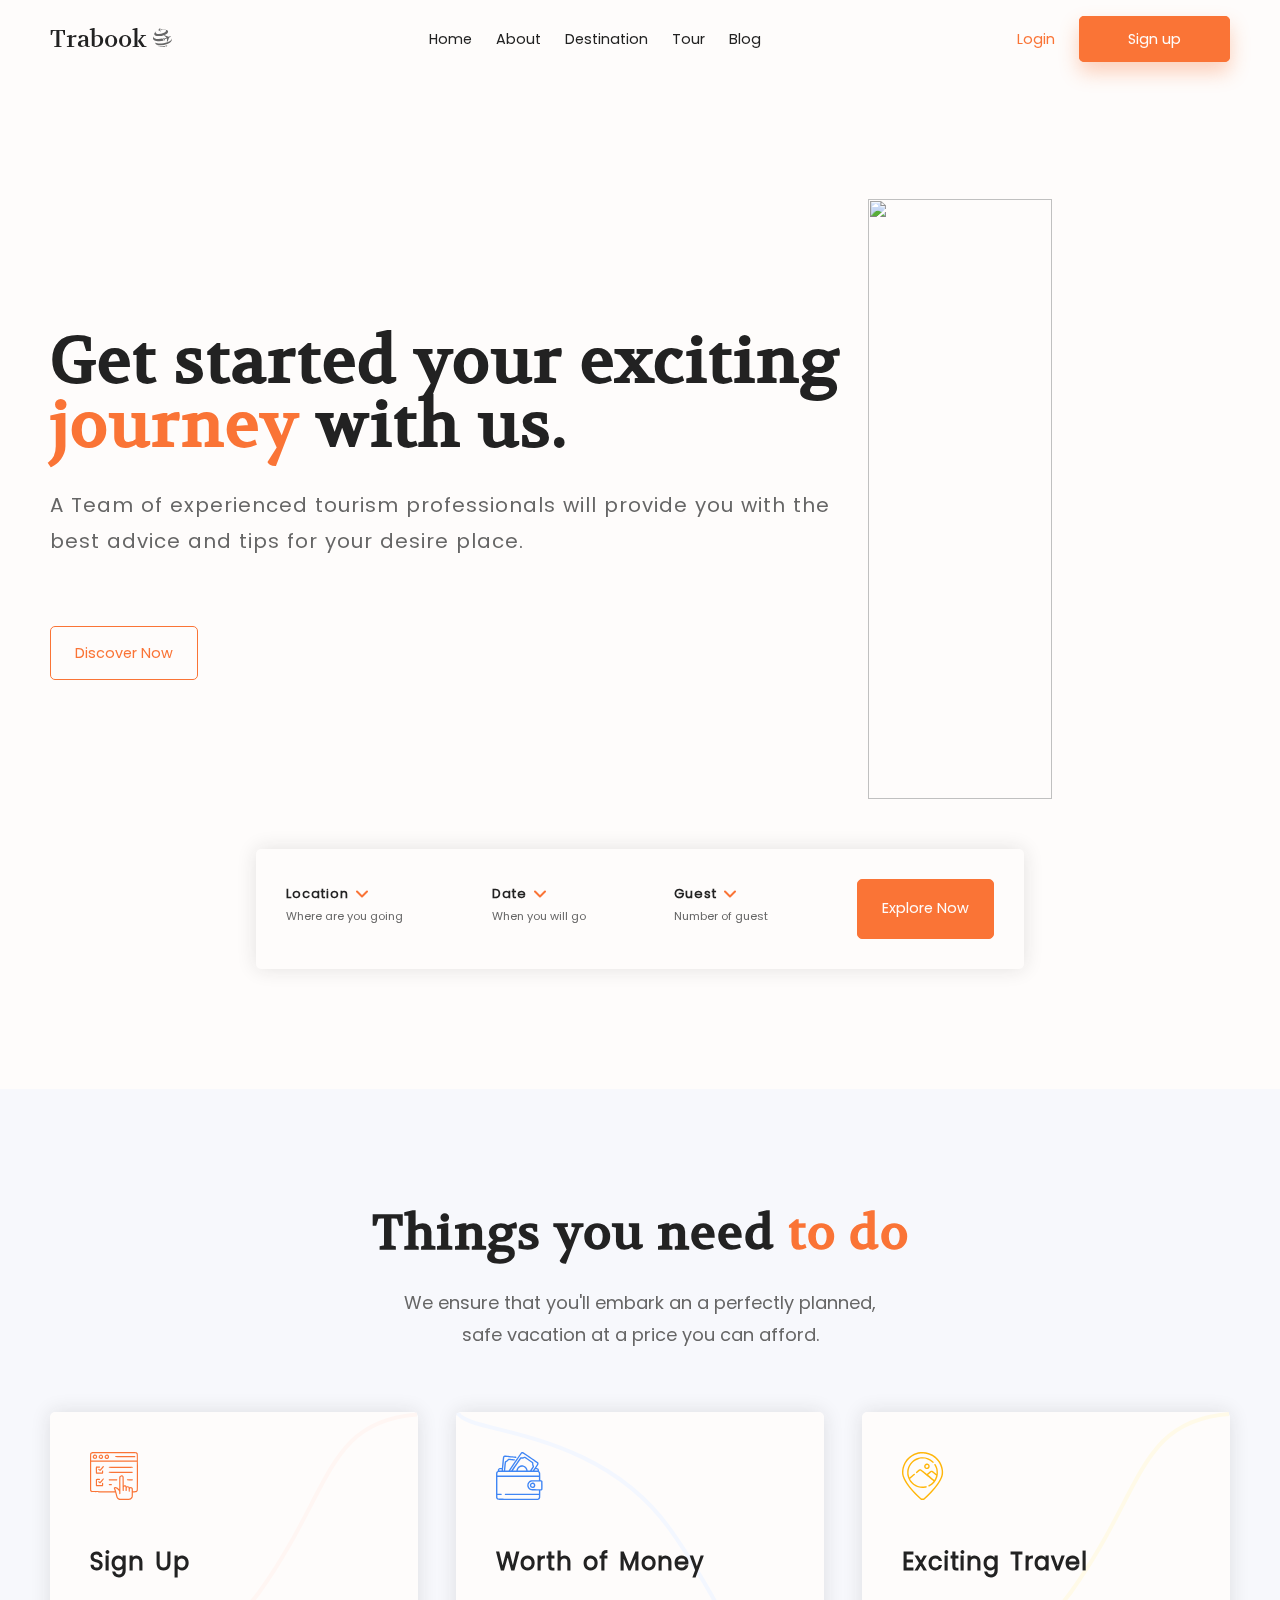
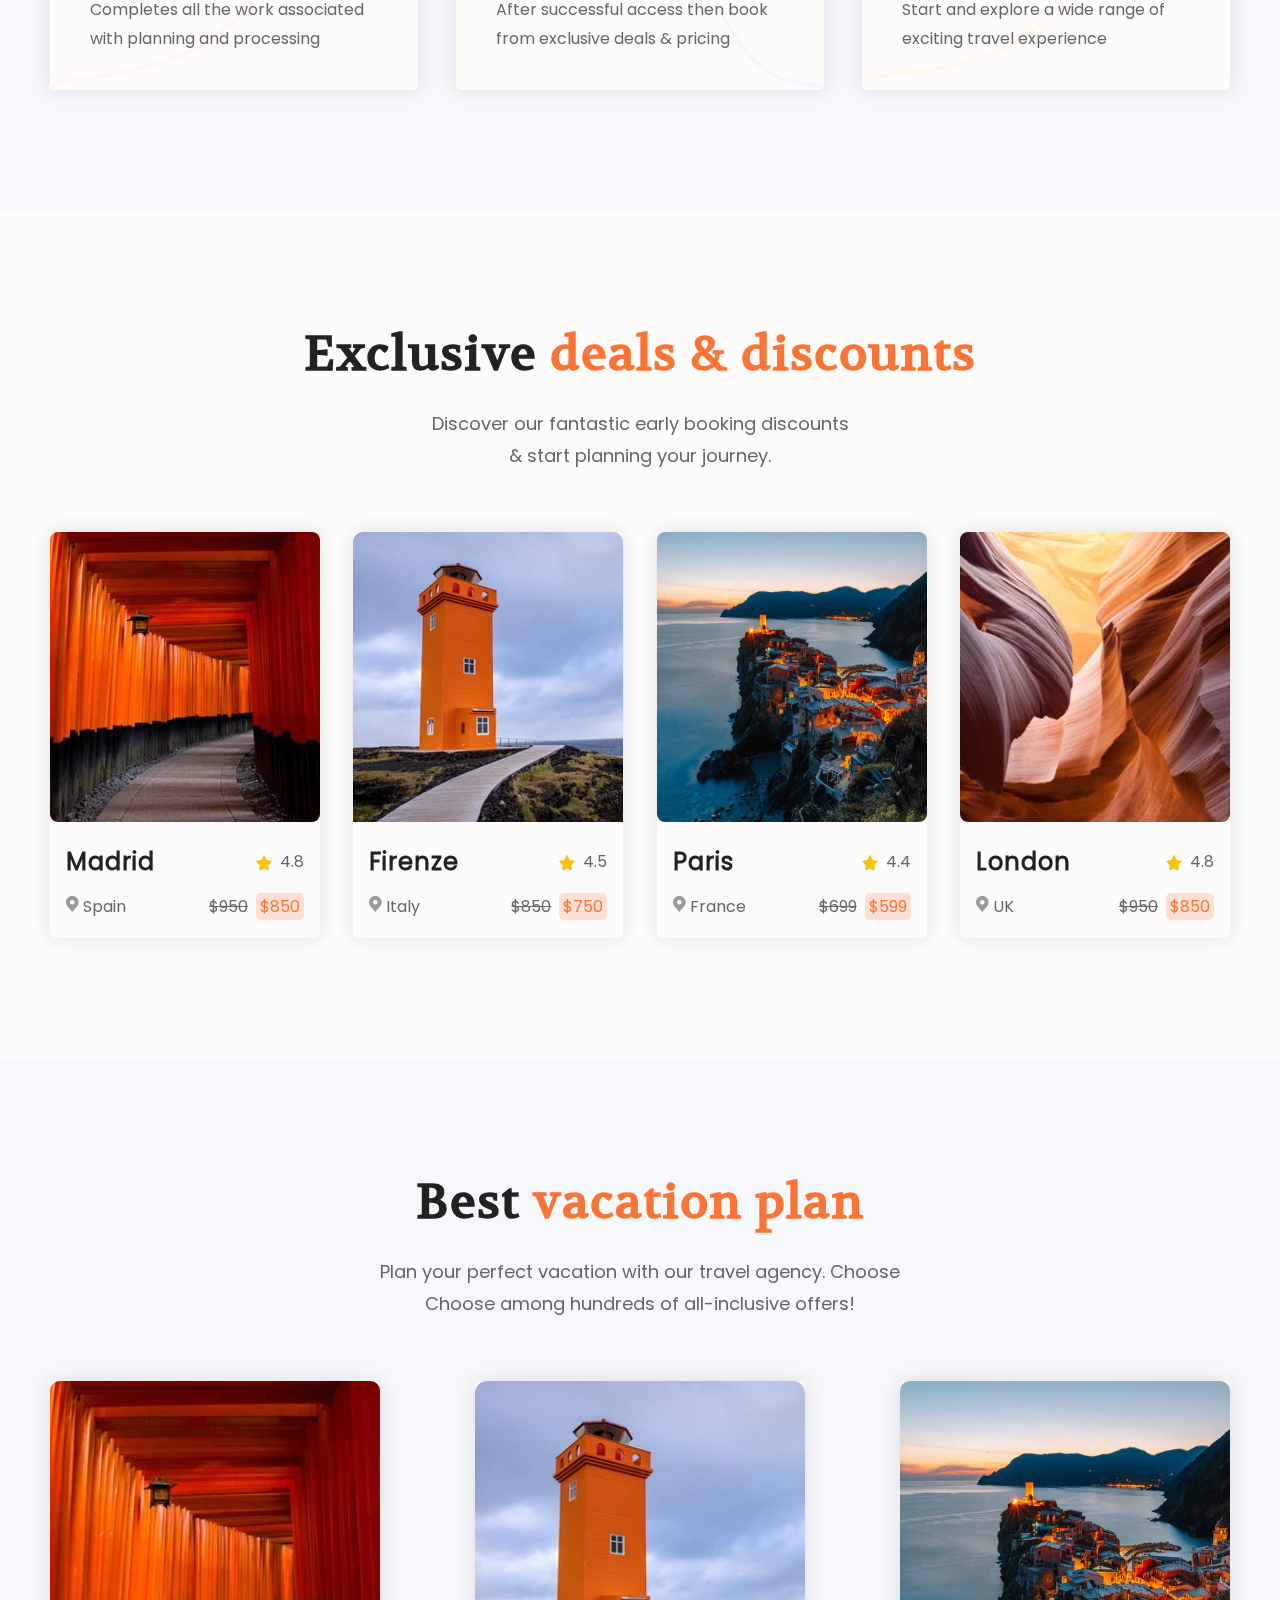
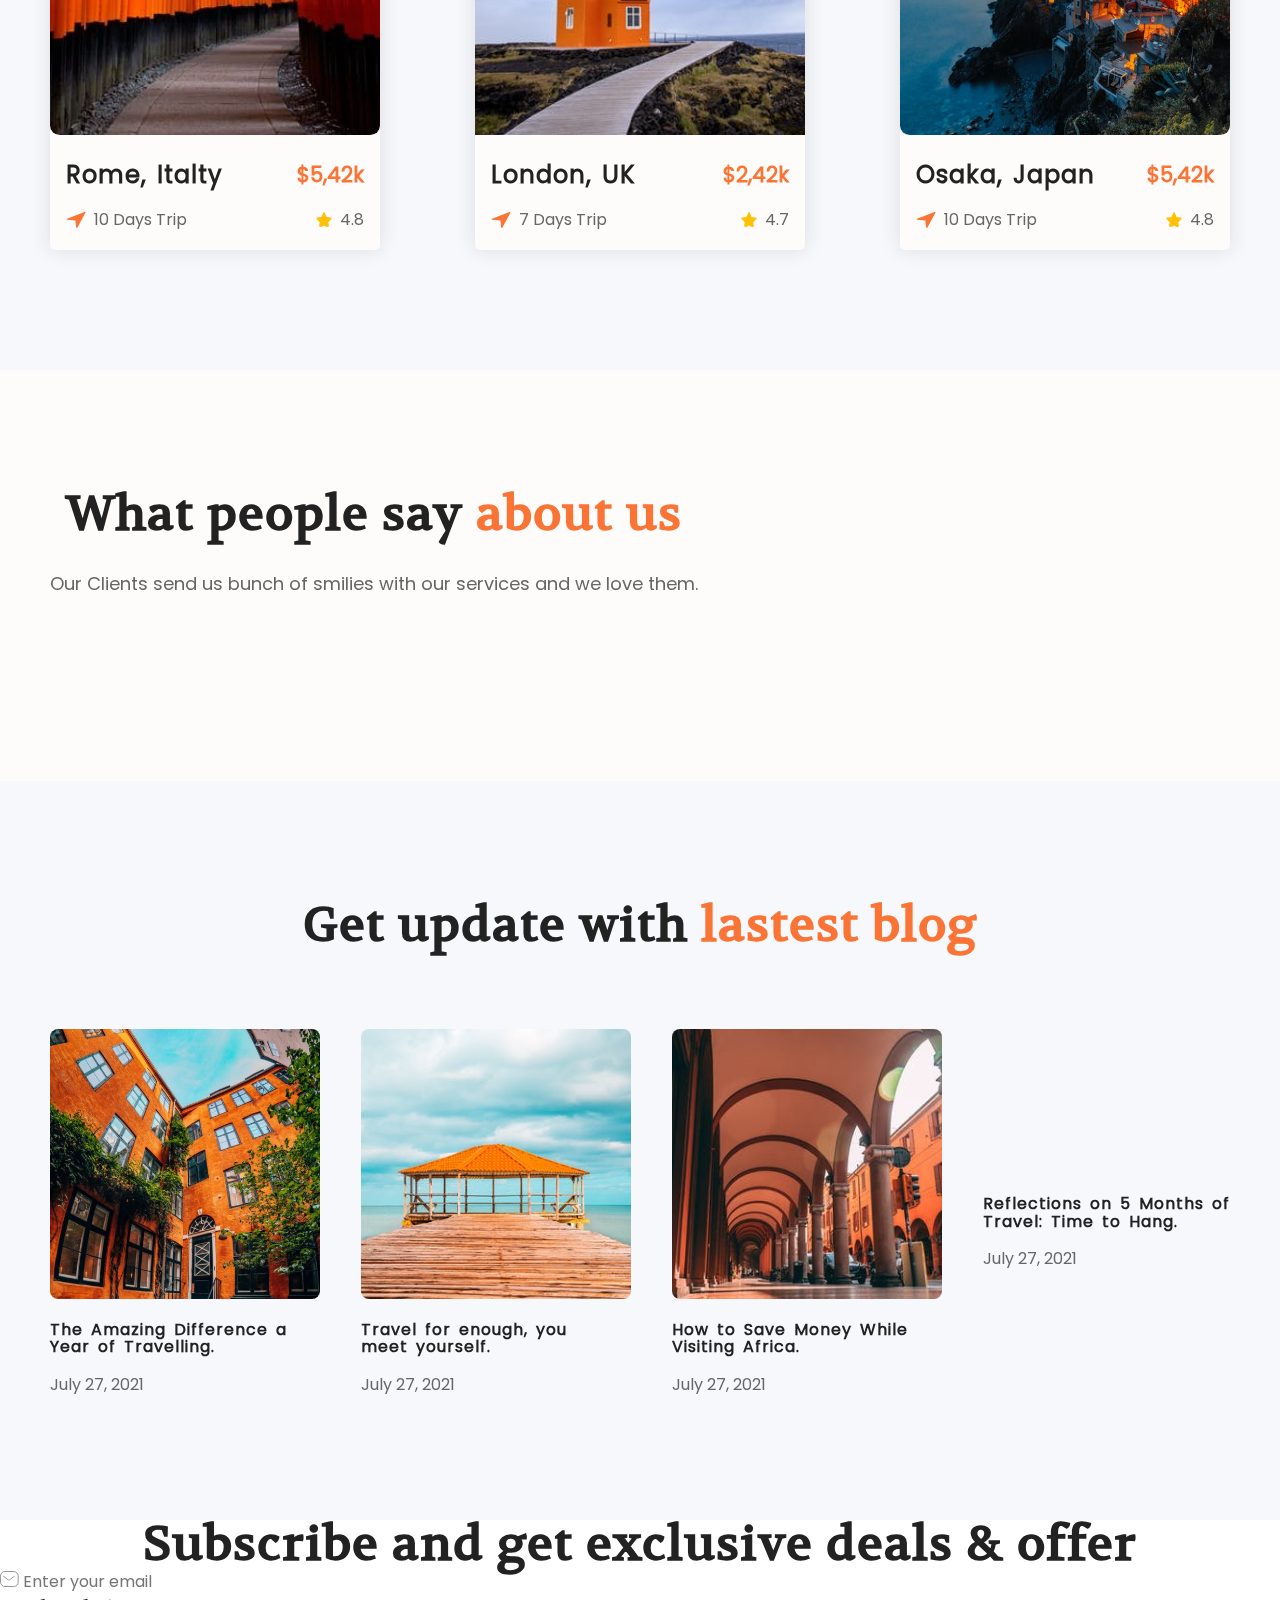
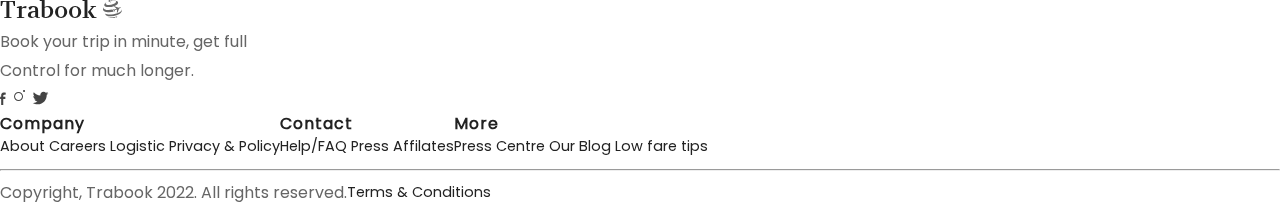
==== commit 124c7a49: "" ====
--- a/Landing Pages/Trabook/index.html
+++ b/Landing Pages/Trabook/index.html
@@ -8,253 +8,332 @@
     <link rel="stylesheet" href="style.css">
 </head>
 <body>
-    <header id="header" class="flex">
-        <span id="logo">Trabook <img src="images/logo.svg" alt=""></span>
+    <div id="rota">
+        <header id="header" class="flex">
+            <span id="logo">Trabook <img src="images/logo.svg" alt=""></span>
+            
+            <nav id="nav">
+                <a class="nav__option" href="#">Home</a>
+                <a class="nav__option" href="#">About</a>
+                <a class="nav__option" href="#">Destination</a>
+                <a class="nav__option" href="#">Tour</a>
+                <a class="nav__option" href="#">Blog</a>
+            </nav>
+    
+            <div role="group">
+                <a class="orange" href="#">Login</a>
+                <a id="btn_sign" class="btn btn_w-back btn_shadow" href="#">Sign up</a>
+            </div>
+        </header>
+    
+        <main id="main">
+            <section id="sec1">
+                <div class="flex">
+                    <div>
+                        <article>
+                            <h1>Get started your exciting <span class="orange">journey</span> with us.<h1>
+                            <p>A Team of experienced tourism professionals will provide you with the best advice and tips for your desire place.</p>
+                        </article>
+                        <a class="btn btn_n-back orange" href="#">Discover Now</a>
+                    </div>
         
-        <nav id="nav">
-            <a class="nav__option" href="#">Home</a>
-            <a class="nav__option" href="#">About</a>
-            <a class="nav__option" href="#">Destination</a>
-            <a class="nav__option" href="#">Tour</a>
-            <a class="nav__option" href="#">Blog</a>
-        </nav>
+                    <img class="sec1__img" src="images/man-with-bag.svg" alt="">
+                </div>
+    
+                <div class="flex flex-center">
+                    <div class="sec1__card flex box_shadow">
+                        <div>
+                            <h6>Location <img src="images/seta.svg" alt=""></h6>
+                            <small>Where are you going</small>
+                        </div>
+                        <div>
+                            <h6>Date <img src="images/seta.svg" alt=""></h6>
+                            <small>When you will go</small>
+                        </div>
+                        <div>
+                            <h6>Guest <img src="images/seta.svg" alt=""></h6>
+                            <small>Number of guest</small>
+                        </div>
+                        <a class="btn btn_w-back" href="#">Explore Now</a>
+                    </div>
+                </div>
+            </section>
+    
+            <section id="sec2" class="flex">
+                <div>
+                    <h2>Things you need <span class="orange">to do</span></h2>
+                    <p>We ensure that you'll embark an a perfectly planned,<br>safe vacation at a price you can afford.</p>
+                </div>
+                <div class="flex sec2__cardbox">
+                    <div class="sec2__card box_shadow">
+                        <div>
+                            <img src="images/sign-icon.svg" alt="">
+                            <h4>Sign Up</h4>
+                            <p>Completes all the work associated with planning and processing</p>
+                        </div>
+                        <img src="images/vector-orange.svg" alt="">
+                    </div>
+                    <div class="sec2__card box_shadow">
+                        <div>
+                            <img src="images/money-icon.svg" alt="">
+                            <h4>Worth of Money</h4>
+                            <p>After successful access then book from exclusive deals & pricing</p>
+                        </div>
+                        <img src="images/vector-blue.svg" alt="">
+                    </div>
+                    <div class="sec2__card box_shadow">
+                        <div>
+                            <img src="images/travel-icon.svg" alt="">
+                            <h4>Exciting Travel</h4>
+                            <p>Start and explore a wide range of exciting travel experience</p>
+                        </div>
+                        <img src="images/vector-yellow.svg" alt="">
+                    </div>
+                </div>
+            </section>
+            <section id="sec3">
+                <div>
+                    <h2>Exclusive <span class="orange">deals & discounts</span></h2>
+                    <p>Discover our fantastic early booking discounts<br> & start planning your journey.</p>
+                </div>
+                <div class="flex flex-space">
+                    <div class="sec3__card box_shadow">
+                        <img src="images/madrid.svg" alt="">
+                        <a class="btn btn_w-back-n-hover" href="#">Book Now</a>
+                        <div>
+                            <div class="flex flex-space">
+                                <h4>Madrid</h4>
+                                <span class="flex"><img src="images/star-icon.svg" alt="">&nbsp; 4.8</span>
+                            </div>
+                            
+                            <div class="flex flex-space">
+                                <span><img src="images/mark-icon.svg" alt=""> Spain</span>
+                                <span><del>$950</del>&nbsp; <span class="orange">$850</span></span>
+                            </div>
+                        </div>
+                    </div>
+                    <div class="sec3__card box_shadow">
+                        <img src="images/firenze.svg" alt="">
+                        <a class="btn btn_w-back-n-hover" href="#">Book Now</a>
+                        <div>
+                            <div class="flex flex-space">
+                                <h4>Firenze</h4>
+                                <span class="flex"><img src="images/star-icon.svg" alt="">&nbsp; 4.5</span>
+                            </div>
+                            
+                            <div class="flex flex-space">
+                                <span><img src="images/mark-icon.svg" alt=""> Italy</span>
+                                <span><del>$850</del>&nbsp; <span class="orange">$750</span></span>
+                            </div>
+                        </div>
+                    </div>
+                    <div class="sec3__card box_shadow">
+                        <img src="images/paris.svg" alt="">
+                        <a class="btn btn_w-back-n-hover" href="#">Book Now</a>
+                        <div>
+                            <div class="flex flex-space">
+                                <h4>Paris</h4>
+                                <span class="flex"><img src="images/star-icon.svg" alt="">&nbsp; 4.4</span>
+                            </div>
+                            
+                            <div class="flex flex-space">
+                                <span><img src="images/mark-icon.svg" alt=""> France</span>
+                                <span><del>$699</del>&nbsp; <span class="orange">$599</span></span>
+                            </div>
+                        </div>
+                    </div>
+                    <div class="sec3__card box_shadow">
+                        <img src="images/london.svg" alt="">
+                        <a class="btn btn_w-back-n-hover" href="#">Book Now</a>
+                        <div>
+                            <div class="flex flex-space">
+                                <h4>London</h4>
+                                <span class="flex"><img src="images/star-icon.svg" alt="">&nbsp; 4.8</span>
+                            </div>
+                            
+                            <div class="flex flex-space">
+                                <span><img src="images/mark-icon.svg" alt=""> UK</span>
+                                <span><del>$950</del>&nbsp; <span class="orange">$850</span></span>
+                            </div>
+                        </div>
+                    </div>
+                </div>
+                <div></div>
+            </section>
+            <section id="sec4">
+                <div>
+                    <h2>Best <span class="orange">vacation plan</span></h2>
+                    <p>Plan your perfect vacation with our travel agency. Choose<br> Choose among hundreds of all-inclusive offers!</p>
+                </div>
+                <div></div>
+                <div class="flex flex-space">
+                    <div class="sec3__card box_shadow">
+                        <img src="images/madrid.svg" alt="">
+                        <div>
+                            <div class="flex flex-space">
+                                <h4>Rome, Italty</h4>
+                                <span class="orange flex">$5,42k</span>
+                            </div>
+                            
+                            <div class="flex flex-space">
+                                <span class="flex"><img src="images/arrow-icon.svg" alt="">&nbsp; 10 Days Trip</span>
+                                <span class="flex"><img src="images/star-icon.svg" alt="">&nbsp; 4.8</span>
+                            </div>
+                        </div>
+                    </div>
+                    <div class="sec3__card box_shadow">
+                        <img src="images/firenze.svg" alt="">
+                        <div>
+                            <div class="flex flex-space">
+                                <h4>London, UK</h4>
+                                <span class="orange flex">$2,42k</span>
+                            </div>
+                            
+                            <div class="flex flex-space">
+                                <span class="flex"><img src="images/arrow-icon.svg" alt="">&nbsp; 7 Days Trip</span>
+                                <span class="flex"><img src="images/star-icon.svg" alt="">&nbsp; 4.7</span>
+                            </div>
+                        </div>
+                    </div>
+                    <div class="sec3__card box_shadow">
+                        <img src="images/paris.svg" alt="">
+                        <div>
+                            <div class="flex flex-space">
+                                <h4>Osaka, Japan</h4>
+                                <span class="orange flex">$5,42k</span>
+                            </div>
+                            
+                            <div class="flex flex-space">
+                                <span class="flex"><img src="images/arrow-icon.svg" alt="">&nbsp; 10 Days Trip</span>
+                                <span class="flex"><img src="images/star-icon.svg" alt="">&nbsp; 4.8</span>
+                            </div>
+                        </div>
+                    </div>
+                </div>
+            </section>
+            <section id="sec5" class="flex flex-space">
+                <div>
+                    <h2>What people say <span class="orange">about us</span></h2>
+                    <p>Our Clients send us bunch of smilies with our services and we love them.</p>
+                </div>
+                <div>
+                    <div></div>
+                    <div></div>
+                </div>
+            </section>
+            <section id="sec6">
+                <div>
+                    <h2>Get update with <span class="orange">lastest blog</span></h2>
+                </div>
+                <div></div>
+                <div class="flex flex-space">
+                    <div class="">
+                        <img src="images/Amazin.svg" alt="">
+                        <div>
+                            <h5>The Amazing Difference a <br> Year of Travelling.</h5>
+                            <span>July 27, 2021</span>
+                        </div>
+                    </div>
+                    <div class="">
+                        <img src="images/yourself.svg" alt="">
+                        <div>
+                            <h5>Travel for enough, you <br> meet yourself.</h5>
+                            <span>July 27, 2021</span>
+                        </div>
+                    </div>
+                    <div class="">
+                        <img src="images/africa.svg" alt="">
+                        <div>
+                            <h5>How to Save Money While <br> Visiting Africa.</h5>
+                            <span>July 27, 2021</span>
+                        </div>
+                    </div>
+                    <div class="">
+                        <img src="images/reflections.svg" alt="">
+                        <div>
+                            <h5>Reflections on 5 Months of <br> Travel: Time to Hang.</h5>
+                            <span>July 27, 2021</span>
+                        </div>
+                    </div>
+                </div>
+            </section>
+        </main>
+    
+        <footer id="footer">
+            <div>
+                <h2>Subscribe and get exclusive deals & offer</h2>
+                <form action="">
+                    <label for="email">
+                        <img src="images/email.svg" alt="Email">
+                    </label>
+                    <input id="email" type="email" placeholder="Enter your email" required>
+                    <button type="submit"></button>
+                </form>
+            </div>
+            <div>
+                <div>
+                    <span id="logo">Trabook <img src="images/logo.svg" alt=""></span>
+                    <p>Book your trip in minute, get full<br>
+                        Control for much longer.</p>
+                    <div>
+                        <svg width="6" height="13" viewBox="0 0 6 13" fill="none" xmlns="http://www.w3.org/2000/svg">
+                            <path fill-rule="evenodd" clip-rule="evenodd" d="M5.54485 2.79909C5.2326 2.70031 4.8735 2.63445 4.54563 2.63445C4.1397 2.63445 3.26538 2.91434 3.26538 3.45765V4.75831H5.34189V6.94803H3.26538V12.9903H1.17327V6.94803H0.142822V4.75831H1.17327V3.65522C1.17327 1.99235 1.89146 0.609375 3.62448 0.609375C4.21776 0.609375 5.27943 0.642303 5.85711 0.856335L5.54485 2.79909Z" fill="#444444"/>
+                        </svg>
+                        <svg width="18" height="18" viewBox="0 0 18 18" fill="none" xmlns="http://www.w3.org/2000/svg">
+                            <g clip-path="url(#clip0_201_484)">
+                            <path d="M14.5667 0.933594H2.5C1.12167 0.933594 0 2.05526 0 3.43359V15.5003C0 16.8789 1.12167 18.0003 2.5 18.0003H14.5667C15.9453 18.0003 17.0667 16.8789 17.0667 15.5003V3.43359C17.0667 2.05526 15.9453 0.933594 14.5667 0.933594ZM16.0667 15.5003C16.0667 16.3273 15.3937 17.0003 14.5667 17.0003H2.5C1.673 17.0003 1 16.3273 1 15.5003V3.43359C1 2.60659 1.673 1.93359 2.5 1.93359H14.5667C15.3937 1.93359 16.0667 2.60659 16.0667 3.43359V15.5003Z" fill="white"/>
+                            <path d="M14.0334 2.9668C13.4821 2.9668 13.0334 3.41546 13.0334 3.9668C13.0334 4.51813 13.4821 4.9668 14.0334 4.9668C14.5848 4.9668 15.0334 4.51813 15.0334 3.9668C15.0334 3.41546 14.5848 2.9668 14.0334 2.9668Z" fill="#444444"/>
+                            <path d="M8.53345 4.9668C6.05211 4.9668 4.03345 6.98546 4.03345 9.4668C4.03345 11.9481 6.05211 13.9668 8.53345 13.9668C11.0148 13.9668 13.0334 11.9481 13.0334 9.4668C13.0334 6.98546 11.0148 4.9668 8.53345 4.9668ZM8.53345 12.9668C6.60345 12.9668 5.03345 11.3968 5.03345 9.4668C5.03345 7.5368 6.60345 5.9668 8.53345 5.9668C10.4634 5.9668 12.0334 7.5368 12.0334 9.4668C12.0334 11.3968 10.4634 12.9668 8.53345 12.9668Z" fill="#444444"/>
+                            </g>
+                            <defs>
+                            <clipPath id="clip0_201_484">
+                            <rect width="17.0667" height="17.0667" fill="#444444" transform="translate(0 0.933594)"/>
+                            </clipPath>
+                            </defs>
+                        </svg>
+                        <svg width="17" height="14" viewBox="0 0 17 14" fill="none" xmlns="http://www.w3.org/2000/svg">
+                            <path d="M16.317 2.15967C15.7365 2.4143 15.118 2.58308 14.4731 2.66503C15.1365 2.26893 15.6429 1.6465 15.8809 0.896252C15.2624 1.26503 14.5795 1.52552 13.8517 1.67089C13.2643 1.04552 12.4273 0.658203 11.5141 0.658203C9.7424 0.658203 8.31606 2.09625 8.31606 3.85918C8.31606 4.11284 8.33752 4.35674 8.3902 4.58893C5.72971 4.45918 3.37557 3.18406 1.7941 1.24162C1.51801 1.72064 1.35606 2.26893 1.35606 2.85918C1.35606 3.96747 1.92679 4.94991 2.77752 5.51869C2.26337 5.50893 1.75898 5.35967 1.33167 5.12454C1.33167 5.1343 1.33167 5.14698 1.33167 5.15967C1.33167 6.71479 2.44093 8.0065 3.89557 8.30406C3.63508 8.37528 3.35118 8.40942 3.05654 8.40942C2.85167 8.40942 2.64484 8.39772 2.45069 8.35479C2.86532 9.62211 4.04191 10.5538 5.44093 10.5841C4.35215 11.4358 2.96971 11.9489 1.47313 11.9489C1.21069 11.9489 0.958983 11.9372 0.707275 11.905C2.12484 12.8192 3.80484 13.3411 5.61654 13.3411C11.5053 13.3411 14.7248 8.46308 14.7248 4.23479C14.7248 4.09333 14.72 3.95674 14.7131 3.82113C15.3483 3.3704 15.8819 2.80747 16.317 2.15967Z" fill="#444444"/>
+                        </svg>
+                    </div>
+                </div>
+                <div class="flex">
+                    <div>
+                        <h5 id="company">Company</h5>
+                        <nav aria-labelledby="company">
+                            <a href="#">About</a>
+                            <a href="#">Careers</a>
+                            <a href="#">Logistic</a>
+                            <a href="#">Privacy & Policy</a>
+                        </nav>
+                    </div>
+                    <div>
+                        <h5 id="contact">Contact</h5>
+                        <nav aria-labelledby="contact">
+                            <a href="#">Help/FAQ</a>
+                            <a href="#">Press</a>
+                            <a href="#">Affilates</a>
+                        </nav>
+                    </div>
+                    <div>
+                        <h5 id="more">More</h5>
+                        <nav aria-labelledby="more">
+                            <a href="#">Press Centre</a>
+                            <a href="#">Our Blog</a>
+                            <a href="#">Low fare tips</a>
+                        </nav>
+                    </div>
+                </div>
+            </div>
+            <hr>
+            <div class="flex">
+                <p>Copyright, Trabook 2022. All rights reserved.</p>
+                <a href="#">Terms & Conditions</a>
+            </div>
+        </footer>
+    </div>
 
-        <div role="group">
-            <a class="orange" href="#">Login</a>
-            <a id="btn_sign" class="btn btn_w-back btn_shadow" href="#">Sign up</a>
-        </div>
-    </header>
-
-    <main id="main">
-        <section id="sec1">
-            <div class="flex">
-                <div>
-                    <article>
-                        <h1>Get started your exciting <span class="orange">journey</span> with us.<h1>
-                        <p>A Team of experienced tourism professionals will provide you with the best advice and tips for your desire place.</p>
-                    </article>
-                    <a class="btn btn_n-back orange" href="#">Discover Now</a>
-                </div>
-    
-                <img class="sec1__img" src="images/man-with-bag.svg" alt="">
-            </div>
-
-            <div class="flex flex-center">
-                <div class="sec1__card flex box_shadow">
-                    <div>
-                        <h6>Location <img src="images/seta.svg" alt=""></h6>
-                        <small>Where are you going</small>
-                    </div>
-                    <div>
-                        <h6>Date <img src="images/seta.svg" alt=""></h6>
-                        <small>When you will go</small>
-                    </div>
-                    <div>
-                        <h6>Guest <img src="images/seta.svg" alt=""></h6>
-                        <small>Number of guest</small>
-                    </div>
-                    <a class="btn btn_w-back" href="#">Explore Now</a>
-                </div>
-            </div>
-        </section>
-
-        <section id="sec2" class="flex">
-            <div>
-                <h2>Things you need <span class="orange">to do</span></h2>
-                <p>We ensure that you'll embark an a perfectly planned,<br>safe vacation at a price you can afford.</p>
-            </div>
-            <div class="flex sec2__cardbox">
-                <div class="sec2__card box_shadow">
-                    <div>
-                        <img src="images/sign-icon.svg" alt="">
-                        <h4>Sign Up</h4>
-                        <p>Completes all the work associated with planning and processing</p>
-                    </div>
-                    <img src="images/vector-orange.svg" alt="">
-                </div>
-                <div class="sec2__card box_shadow">
-                    <div>
-                        <img src="images/money-icon.svg" alt="">
-                        <h4>Worth of Money</h4>
-                        <p>After successful access then book from exclusive deals & pricing</p>
-                    </div>
-                    <img src="images/vector-blue.svg" alt="">
-                </div>
-                <div class="sec2__card box_shadow">
-                    <div>
-                        <img src="images/travel-icon.svg" alt="">
-                        <h4>Exciting Travel</h4>
-                        <p>Start and explore a wide range of exciting travel experience</p>
-                    </div>
-                    <img src="images/vector-yellow.svg" alt="">
-                </div>
-            </div>
-        </section>
-        <section id="sec3">
-            <div>
-                <h2>Exclusive <span class="orange">deals & discounts</span></h2>
-                <p>Discover our fantastic early booking discounts<br> & start planning your journey.</p>
-            </div>
-            <div class="flex flex-space">
-                <div class="sec3__card box_shadow">
-                    <img src="images/madrid.svg" alt="">
-                    <a class="btn btn_w-back-n-hover" href="#">Book Now</a>
-                    <div>
-                        <div class="flex flex-space">
-                            <h4>Madrid</h4>
-                            <span class="flex"><img src="images/star-icon.svg" alt="">&nbsp; 4.8</span>
-                        </div>
-                        
-                        <div class="flex flex-space">
-                            <span><img src="images/mark-icon.svg" alt=""> Spain</span>
-                            <span><del>$950</del>&nbsp; <span class="orange">$850</span></span>
-                        </div>
-                    </div>
-                </div>
-                <div class="sec3__card box_shadow">
-                    <img src="images/firenze.svg" alt="">
-                    <a class="btn btn_w-back-n-hover" href="#">Book Now</a>
-                    <div>
-                        <div class="flex flex-space">
-                            <h4>Firenze</h4>
-                            <span class="flex"><img src="images/star-icon.svg" alt="">&nbsp; 4.5</span>
-                        </div>
-                        
-                        <div class="flex flex-space">
-                            <span><img src="images/mark-icon.svg" alt=""> Italy</span>
-                            <span><del>$850</del>&nbsp; <span class="orange">$750</span></span>
-                        </div>
-                    </div>
-                </div>
-                <div class="sec3__card box_shadow">
-                    <img src="images/paris.svg" alt="">
-                    <a class="btn btn_w-back-n-hover" href="#">Book Now</a>
-                    <div>
-                        <div class="flex flex-space">
-                            <h4>Paris</h4>
-                            <span class="flex"><img src="images/star-icon.svg" alt="">&nbsp; 4.4</span>
-                        </div>
-                        
-                        <div class="flex flex-space">
-                            <span><img src="images/mark-icon.svg" alt=""> France</span>
-                            <span><del>$699</del>&nbsp; <span class="orange">$599</span></span>
-                        </div>
-                    </div>
-                </div>
-                <div class="sec3__card box_shadow">
-                    <img src="images/london.svg" alt="">
-                    <a class="btn btn_w-back-n-hover" href="#">Book Now</a>
-                    <div>
-                        <div class="flex flex-space">
-                            <h4>London</h4>
-                            <span class="flex"><img src="images/star-icon.svg" alt="">&nbsp; 4.8</span>
-                        </div>
-                        
-                        <div class="flex flex-space">
-                            <span><img src="images/mark-icon.svg" alt=""> UK</span>
-                            <span><del>$950</del>&nbsp; <span class="orange">$850</span></span>
-                        </div>
-                    </div>
-                </div>
-            </div>
-            <div></div>
-        </section>
-        <section id="sec4">
-            <div>
-                <h2>Best <span class="orange">vacation plan</span></h2>
-                <p>Plan your perfect vacation with our travel agency. Choose<br> Choose among hundreds of all-inclusive offers!</p>
-            </div>
-            <div></div>
-            <div class="flex flex-space">
-                <div class="sec3__card box_shadow">
-                    <img src="images/madrid.svg" alt="">
-                    <div>
-                        <div class="flex flex-space">
-                            <h4>Rome, Italty</h4>
-                            <span class="orange flex">$5,42k</span>
-                        </div>
-                        
-                        <div class="flex flex-space">
-                            <span class="flex"><img src="images/arrow-icon.svg" alt="">&nbsp; 10 Days Trip</span>
-                            <span class="flex"><img src="images/star-icon.svg" alt="">&nbsp; 4.8</span>
-                        </div>
-                    </div>
-                </div>
-                <div class="sec3__card box_shadow">
-                    <img src="images/firenze.svg" alt="">
-                    <div>
-                        <div class="flex flex-space">
-                            <h4>London, UK</h4>
-                            <span class="orange flex">$2,42k</span>
-                        </div>
-                        
-                        <div class="flex flex-space">
-                            <span class="flex"><img src="images/arrow-icon.svg" alt="">&nbsp; 7 Days Trip</span>
-                            <span class="flex"><img src="images/star-icon.svg" alt="">&nbsp; 4.7</span>
-                        </div>
-                    </div>
-                </div>
-                <div class="sec3__card box_shadow">
-                    <img src="images/paris.svg" alt="">
-                    <div>
-                        <div class="flex flex-space">
-                            <h4>Osaka, Japan</h4>
-                            <span class="orange flex">$5,42k</span>
-                        </div>
-                        
-                        <div class="flex flex-space">
-                            <span class="flex"><img src="images/arrow-icon.svg" alt="">&nbsp; 10 Days Trip</span>
-                            <span class="flex"><img src="images/star-icon.svg" alt="">&nbsp; 4.8</span>
-                        </div>
-                    </div>
-                </div>
-            </div>
-        </section>
-        <section id="sec5" class="flex flex-space">
-            <div>
-                <h2>What people say <span class="orange">about us</span></h2>
-                <p>Our Clients send us bunch of smilies with our services and we love them.</p>
-            </div>
-            <div></div>
-        </section>
-        <section id="sec6">
-            <div>
-                <h2>Get update with <span class="orange">lastest blog</span></h2>
-            </div>
-            <div></div>
-            <div class="flex flex-space">
-                <div class="">
-                    <img src="images/Amazin.svg" alt="">
-                    <div>
-                        <h5>The Amazing Difference a <br> Year of Travelling.</h5>
-                        <span>July 27, 2021</span>
-                    </div>
-                </div>
-                <div class="">
-                    <img src="images/yourself.svg" alt="">
-                    <div>
-                        <h5>Travel for enough, you <br> meet yourself.</h5>
-                        <span>July 27, 2021</span>
-                    </div>
-                </div>
-                <div class="">
-                    <img src="images/africa.svg" alt="">
-                    <div>
-                        <h5>How to Save Money While <br> Visiting Africa.</h5>
-                        <span>July 27, 2021</span>
-                    </div>
-                </div>
-                <div class="">
-                    <img src="images/reflections.svg" alt="">
-                    <div>
-                        <h5>Reflections on 5 Months of <br> Travel: Time to Hang.</h5>
-                        <span>July 27, 2021</span>
-                    </div>
-                </div>
-            </div>
-        </section>
-    </main>
-
-    <footer id="footer"></footer>
+    <script>
+        document.body.onload = document.getElementById("rota").style.transform = "rotate(0deg)";
+    </script>
 </body>
 </html>--- a/Landing Pages/Trabook/style.css
+++ b/Landing Pages/Trabook/style.css
@@ -7,14 +7,24 @@
 Version: 2.0
 */
 
-
-
-
+body {
+    perspective: 1000px;
+}
+
+#rota {
+    position: absolute;
+    top: 0;
+    left: 0;
+    transform: rotateY(90deg);
+    transform-origin: 0%;
+    transform-style: preserve-3d;
+    transition-duration: 2s;
+}
 
 
 /*** RESET ***/
 body, header, nav, main, aside, footer, section, h1, h2, h3, h4, h5,
-h6, hr, p, pre, blockquote, dl, dd, fieldset, figure, form, menu,
+h6, p, pre, blockquote, dl, dd, fieldset, figure, form, menu,
 ol, ul, table, thead, tbody, tfoot, tr, input, button, legend {
     box-sizing: border-box;
     margin: 0;
@@ -31,7 +41,7 @@
     --break-notebook: ;
     --break-desktop: ;
     --break-TV: ;
-
+    
     
     --box-margin: ;
     --box-radius: 5px;
@@ -342,4 +352,4 @@
 /*** ASIDE ***/
 
 /*** FOOTER ***/
-/*** FOOTER ***/
+/*** FOOTER ***/